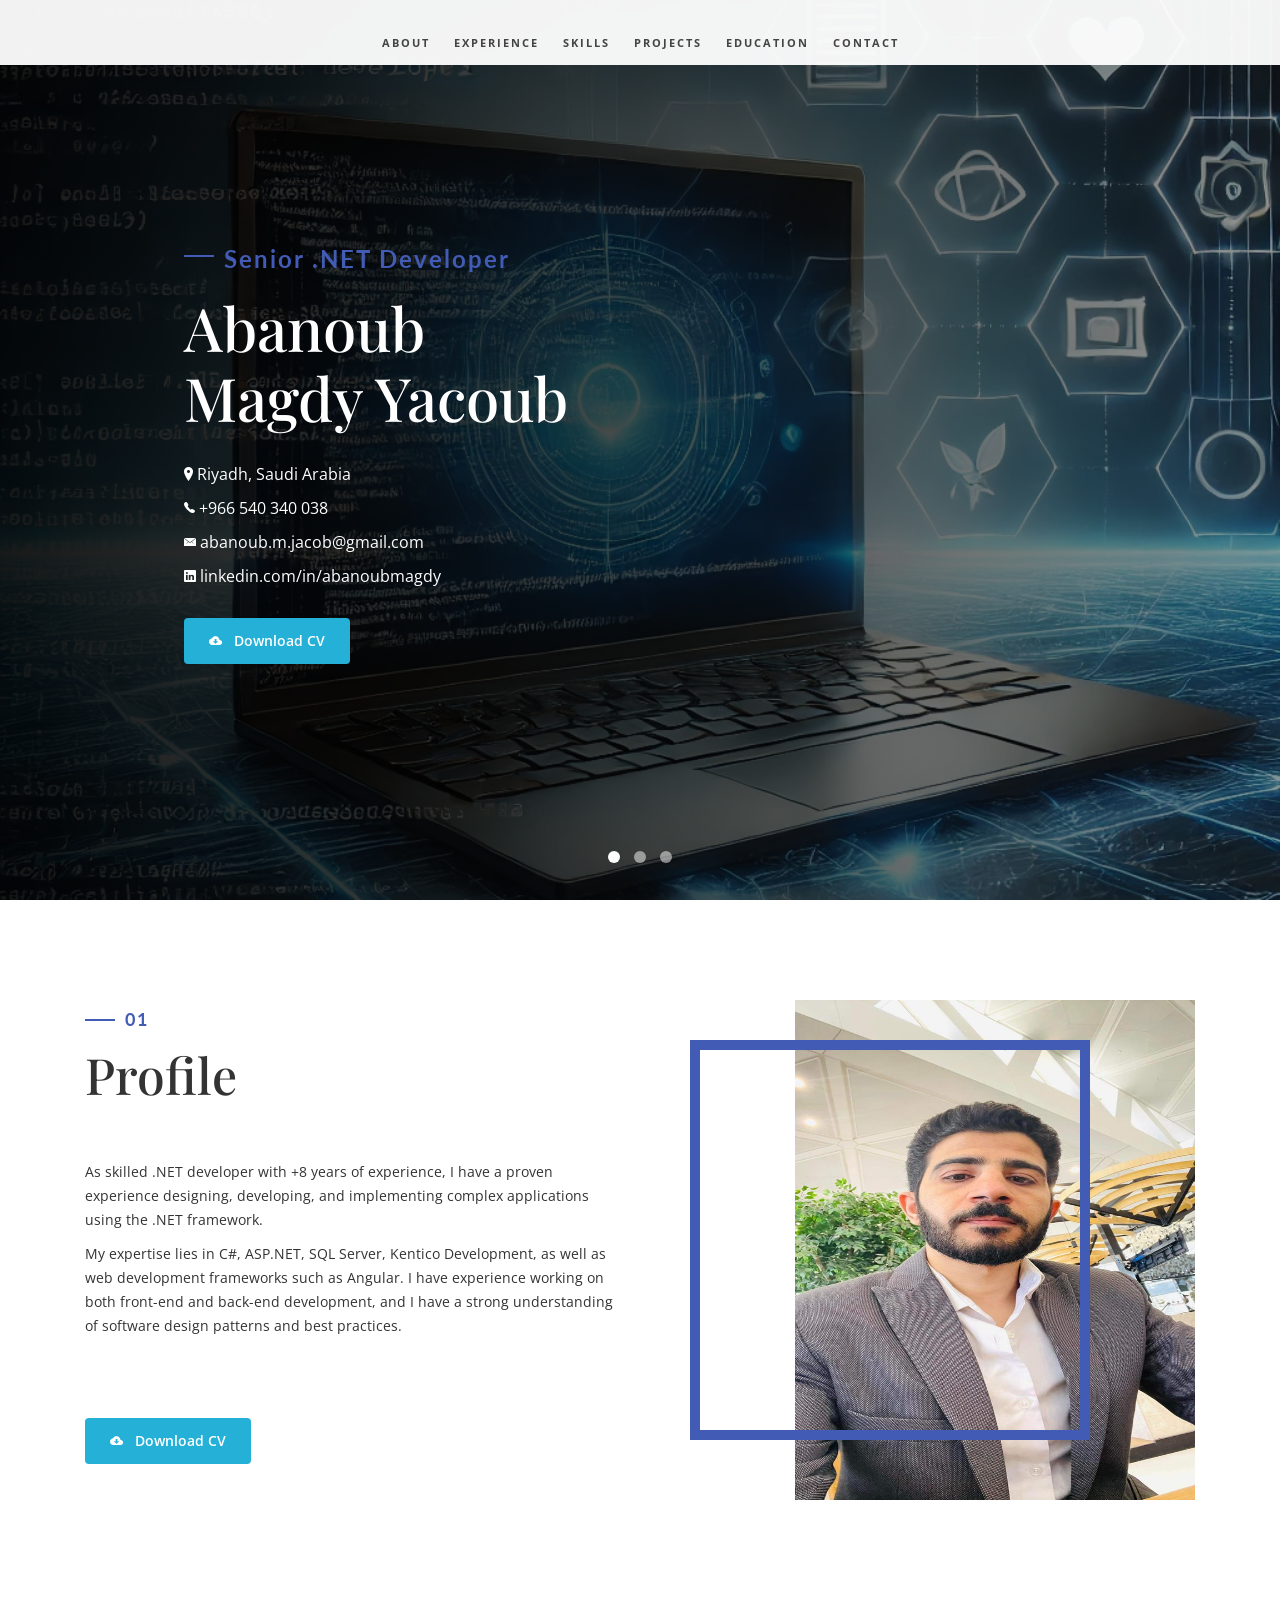
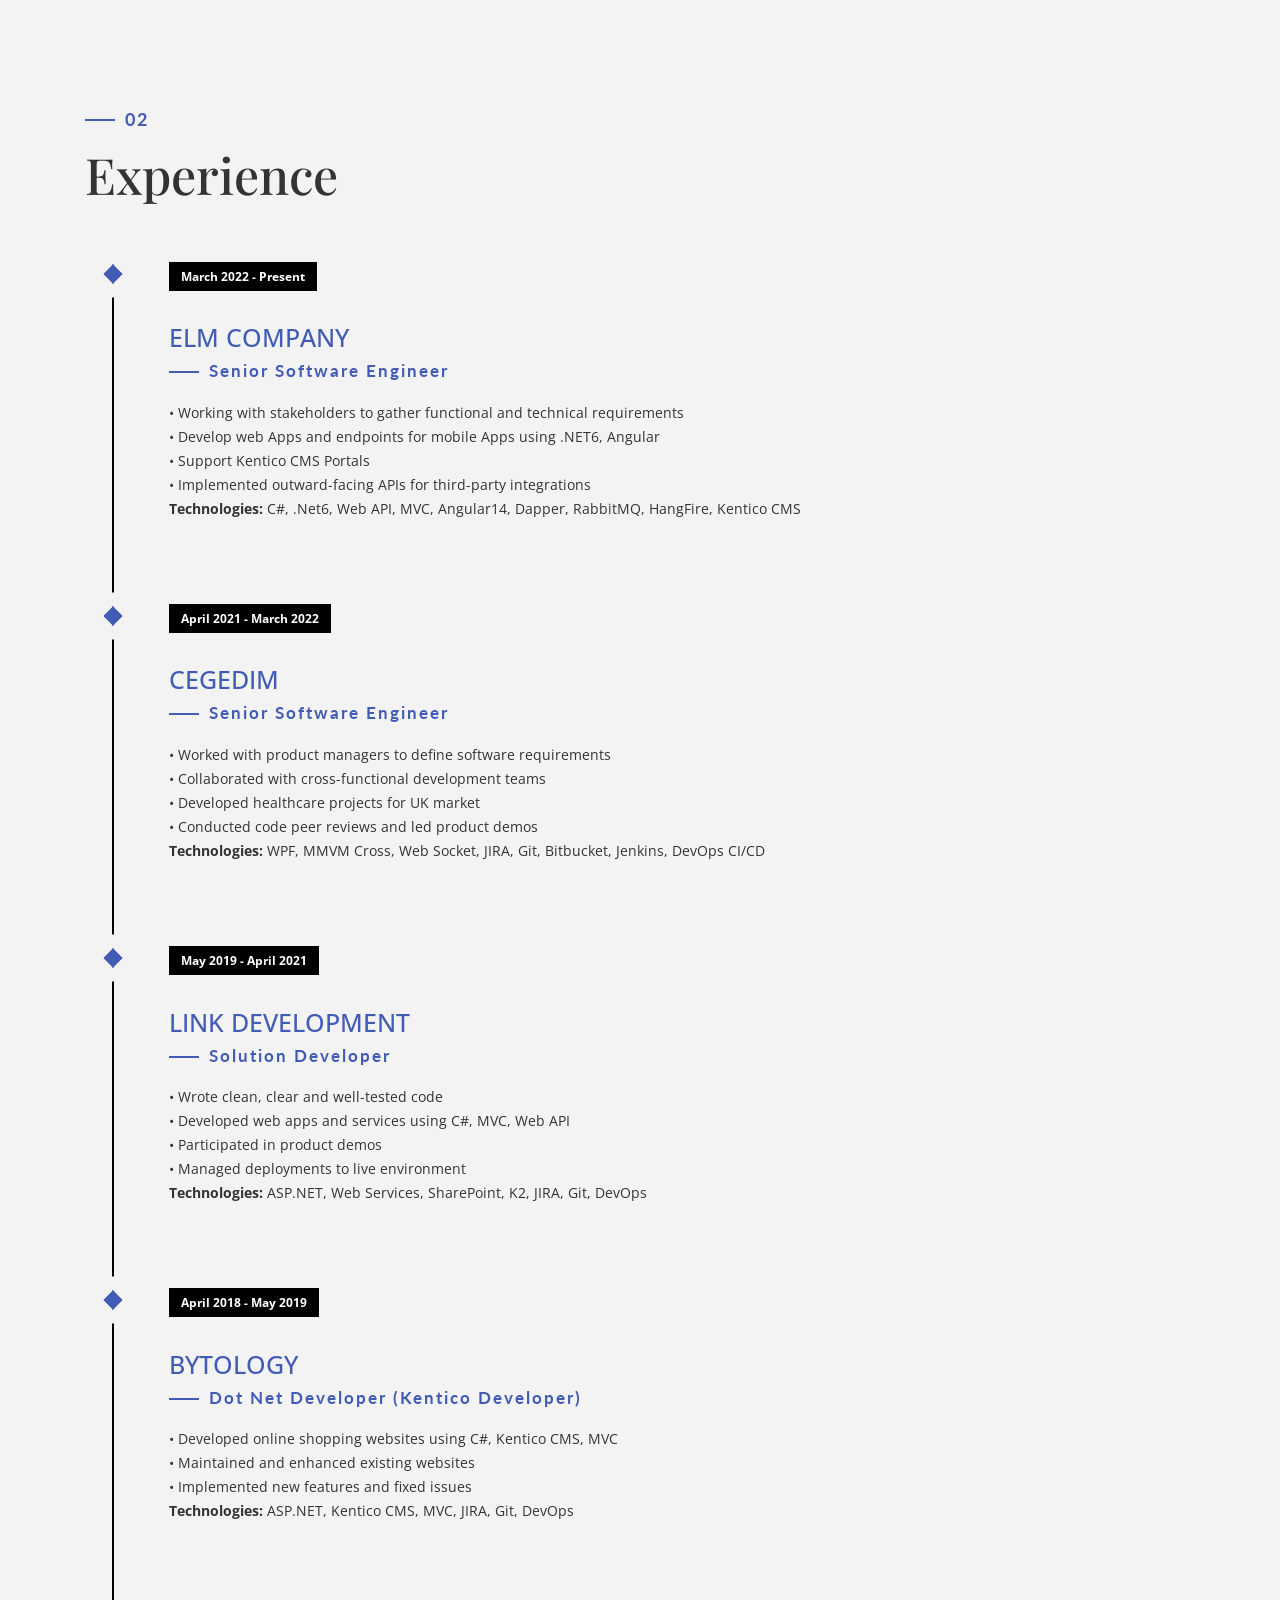
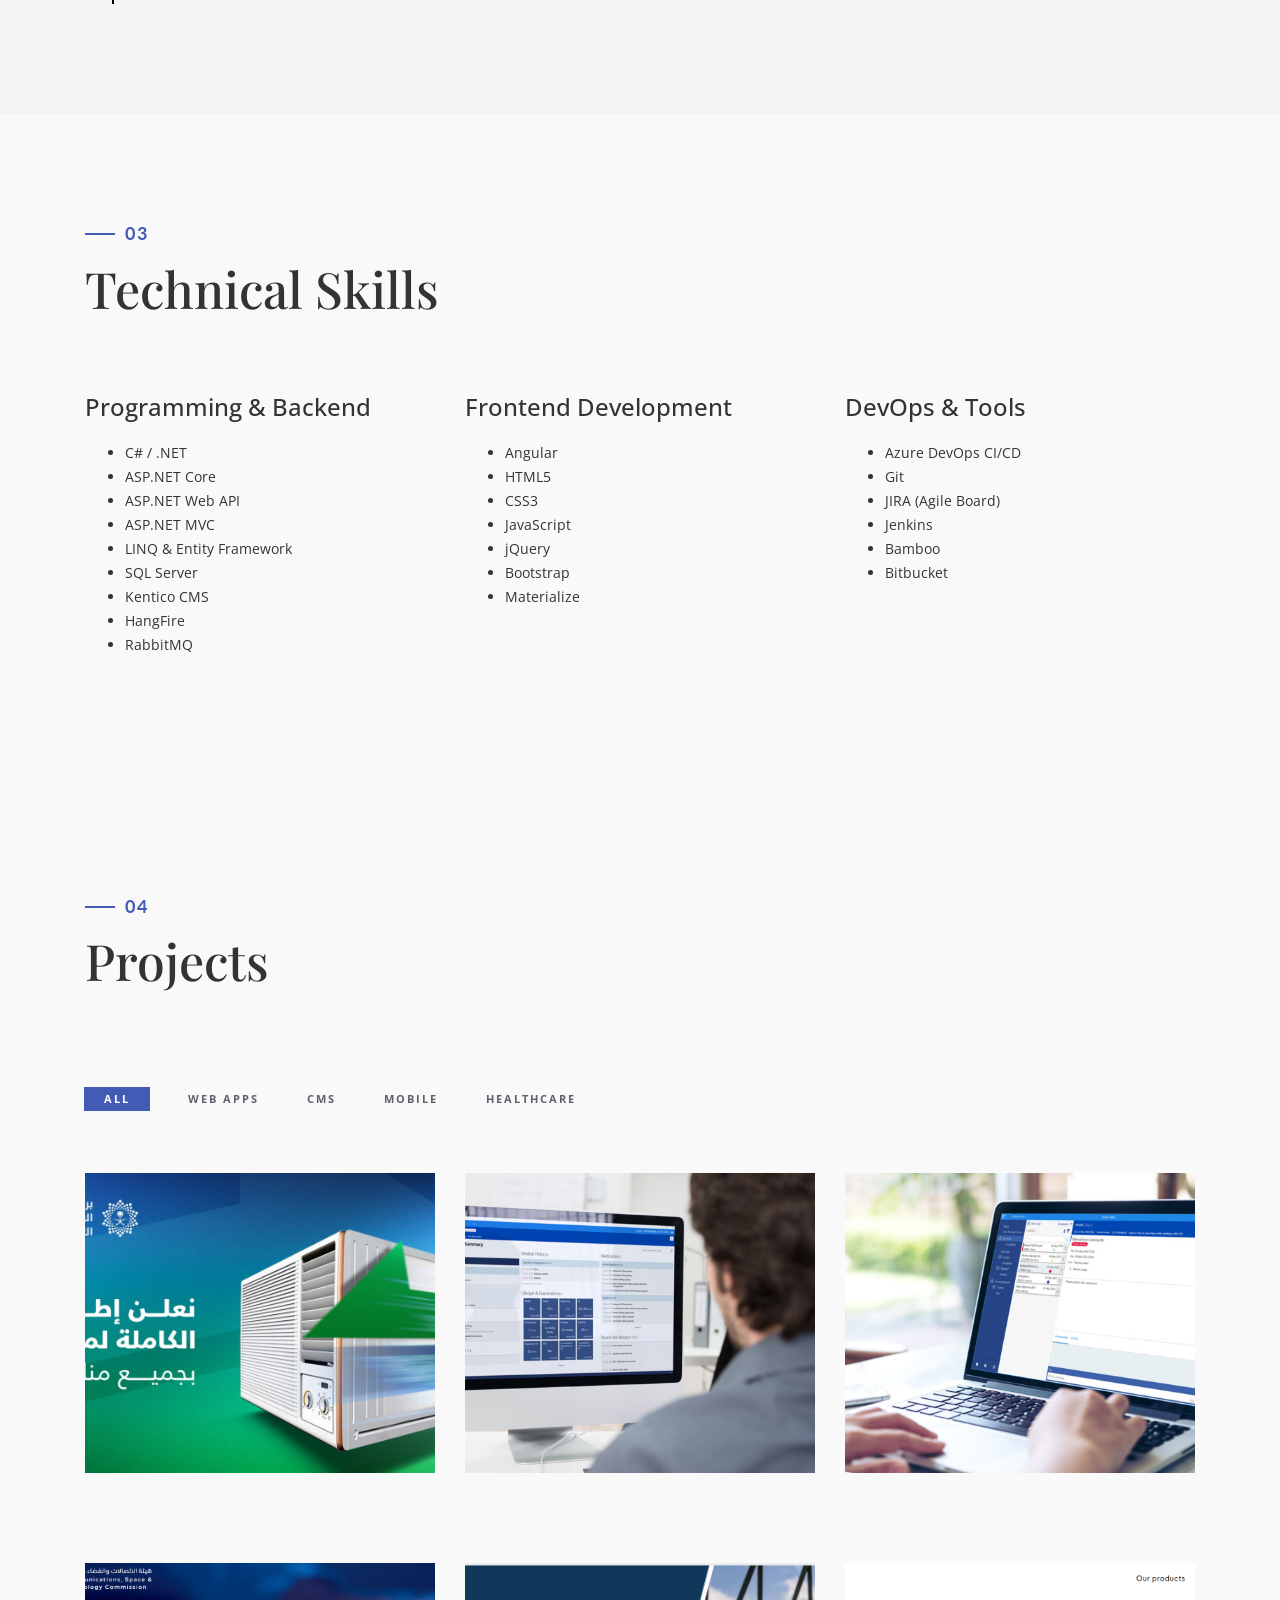
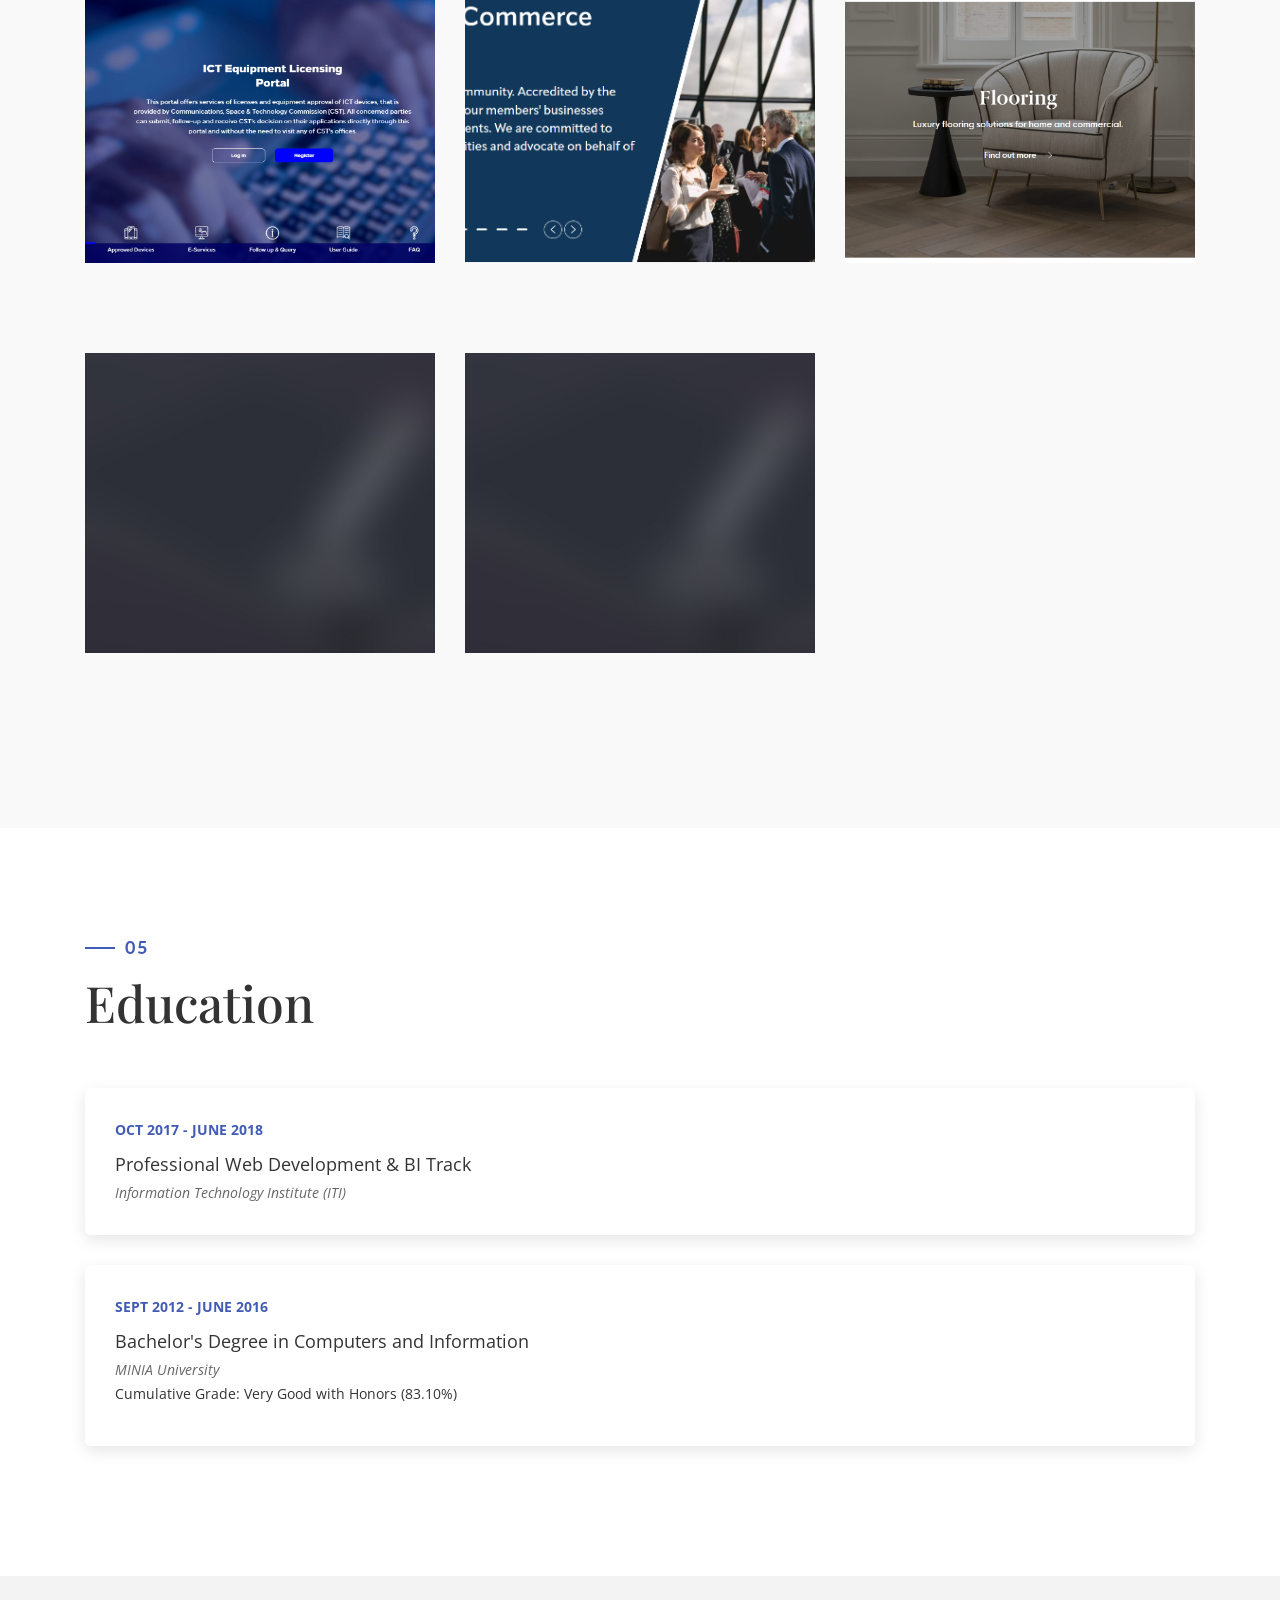
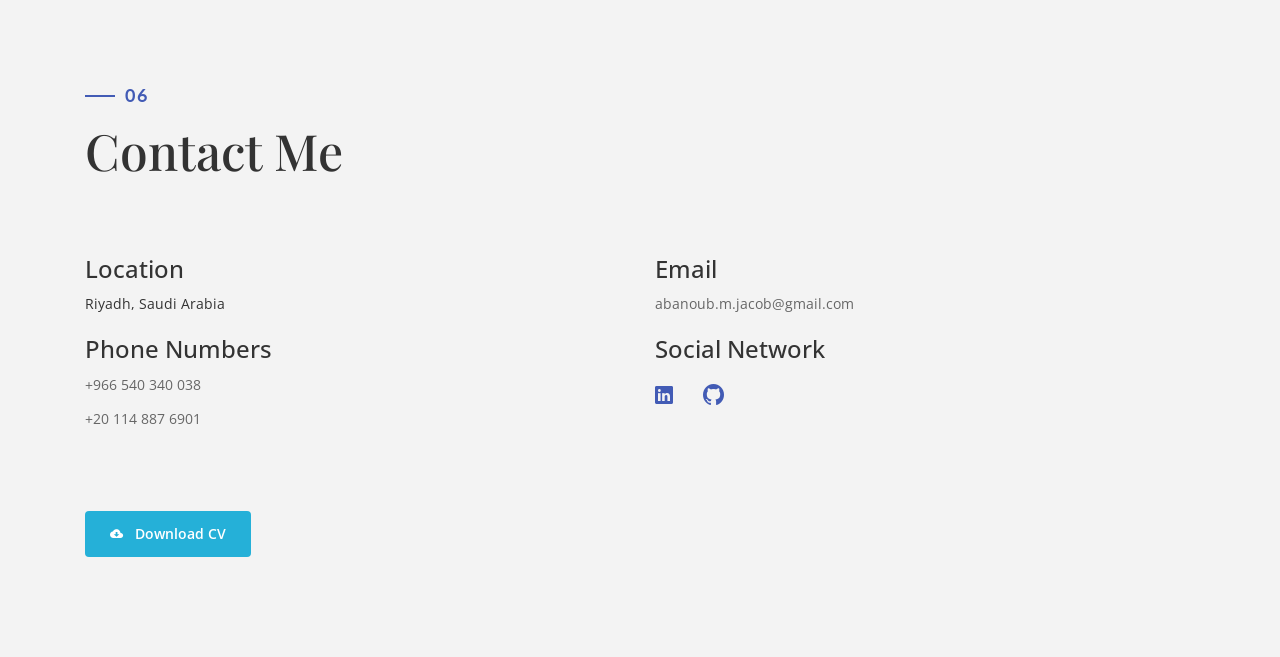
==== index.html @ 81863f9a "personal cv first commit" ====
<!DOCTYPE html>
<html lang="en">

<head>
    <meta charset="utf-8">
    <meta http-equiv="X-UA-Compatible" content="IE=edge">
    <meta name="viewport" content="width=device-width, initial-scale=1">
    <title>Abanoub Magdy - Senior Software Engineer</title>
    <link rel="icon" href="img/favicon.ico" type="image/x-icon">
    <!-- Bootstrap -->
    <link href="css/bootstrap.min.css" rel="stylesheet">
    <link href="ionicons/css/ionicons.min.css" rel="stylesheet">
    <link href="css/animate.min.css" rel="stylesheet">
    <link href="css/aos.css" rel="stylesheet">
    <!-- main style -->
    <link href="css/style.css" rel="stylesheet">
    <!-- HTML5 shim and Respond.js for IE8 support of HTML5 elements and media queries -->
    <!-- WARNING: Respond.js doesn't work if you view the page via file:// -->
    <!--[if lt IE 9]>
      <script src="https://oss.maxcdn.com/html5shiv/3.7.3/html5shiv.min.js"></script>
      <script src="https://oss.maxcdn.com/respond/1.4.2/respond.min.js"></script>
    <![endif]-->
    <style>
        .portfolio_item {
            display: block;
            position: relative;
            height: 300px;
            overflow: hidden;
            margin-bottom: 30px;
        }

        .portfolio_item img {
            width: 100%;
            height: 300px;
            object-fit: cover;
            transition: all 0.3s ease;
        }

        .portfolio_item img,
        .img-responsive {
            filter: none !important;
            -webkit-filter: none !important;
        }

        .portfolio_item_hover {
            position: absolute;
            top: 0;
            left: 0;
            width: 100%;
            height: 100%;
            background: rgba(0, 0, 0, 0.5);
            opacity: 0;
            transition: all 0.3s ease;
        }

        .portfolio_item:hover .portfolio_item_hover {
            opacity: 1;
        }

        .col-md-4.col-sm-6 {
            margin-bottom: 30px;
        }

        .portfolio_container {
            display: flex;
            flex-wrap: wrap;
        }

        .slider {
            position: relative;
            width: 100%;
            height: 100vh;
            overflow: hidden;
            min-height: 500px;
        }

        .slide {
            position: absolute;
            top: 0;
            left: 0;
            width: 100%;
            height: 100vh;
            opacity: 0;
            transition: opacity 0.5s ease-in-out;
            background-repeat: no-repeat;
            background-size: cover;
            background-position: center center;
        }

        .disply-table {
            display: table;
            width: 100%;
            height: 100vh;
        }

        .table-cell {
            display: table-cell;
            vertical-align: middle;
        }

        .slide-content {
            position: relative;
            z-index: 2;
            padding-left: 10%;
            height: 100vh;
            display: flex;
            align-items: center;
        }

        .slide::before {
            content: '';
            position: absolute;
            top: 0;
            left: 0;
            width: 100%;
            height: 100%;
            background: linear-gradient(to right,
                    rgba(0, 0, 0, 0.9) 0%,
                    rgba(0, 0, 0, 0.7) 50%,
                    rgba(0, 0, 0, 0.4) 100%);
            z-index: 1;
        }

        .slide::after {
            display: none;
        }

        .slide.active {
            opacity: 1;
        }

        .slide-content {
            text-align: left;
            color: #fff;
            z-index: 1;
            width: 100%;
            padding: 0 15px;
        }

        .slide-content .table-cell {
            text-align: left;
            padding-left: 10%;
        }

        .slide-content h1 {
            font-size: 60px;
            margin-bottom: 20px;
        }

        .slide-content h4 {
            font-size: 24px;
            margin-bottom: 15px;
        }

        .slide-content p {
            font-size: 18px;
            margin-bottom: 30px;
        }

        .contact-info {
            margin-top: 30px;
        }

        .contact-info p {
            margin-bottom: 10px;
            font-size: 16px;
        }

        .contact-info a {
            color: #fff;
            text-decoration: none;
        }

        .contact-info a:hover {
            color: #25b0d8;
        }

        .slider-nav {
            position: absolute;
            bottom: 30px;
            left: 50%;
            transform: translateX(-50%);
            z-index: 2;
        }

        .slider-nav button {
            background: #fff;
            border: none;
            width: 12px;
            height: 12px;
            border-radius: 50%;
            margin: 0 5px;
            padding: 0;
            cursor: pointer;
            opacity: 0.5;
        }

        .slider-nav button.active {
            opacity: 1;
        }

        /* Responsive adjustments */
        @media (max-width: 768px) {

            .slider,
            .slide {
                width: 100vw;
                height: 100vh;
                min-height: 500px;
            }

            .slide-content {
                width: 100%;
                padding: 0 20px;
            }

            .disply-table {
                width: 100%;
            }

            .container {
                width: 100%;
                padding: 0;
            }

            .table-cell {
                padding: 60px 20px;
                width: 100%;
            }
        }

        @media (max-width: 480px) {

            .slider,
            .slide {
                width: 100vw;
                overflow-x: hidden;
            }
        }

        .portfolio_container .row {
            display: flex;
            flex-wrap: wrap;
            margin-right: -15px;
            margin-left: -15px;
        }

        .portfolio_container .col-md-4 {
            padding: 15px;
            width: 33.333333%;
        }

        @media (max-width: 768px) {
            .portfolio_container .col-md-4 {
                width: 50%;
            }
        }

        @media (max-width: 480px) {
            .portfolio_container .col-md-4 {
                width: 100%;
            }
        }

        .portfolio_item {
            margin-bottom: 30px;
            height: 100%;
        }

        .popup-modal {
    display: none;
    position: fixed;
    top: 0;
    left: 0;
    width: 100%;
    height: 100%;
    background: rgba(0, 0, 0, 0.8);
    z-index: 9999;
    overflow-y: auto;
    padding: 40px;
}

.popup-modal .modal-content {
    background: #fff;
   
    margin: 30px auto;
    padding: 40px;
    border-radius: 0;
    position: relative;
    box-shadow: 0 5px 15px rgba(0,0,0,0.3);
}

/* Fix for col-md-8 col-md-offset-2 */
.popup-modal .col-md-8.col-md-offset-2 {
    width: 100%;
    margin-left: 0;
    padding: 0;
}

.popup-modal .close-popup-modal {
    position: absolute;
    top: 20px;
    right: 20px;
    color: #000;
    font-size: 24px;
    cursor: pointer;
    z-index: 10000;
    opacity: 1; /* Make sure the close button is visible */
}

.popup-modal .close-popup-modal i {
    color: #000;
}

#modal-title {
    font-size: 36px;
    margin-bottom: 10px;
    font-family: 'Playfair Display', serif;
}

#modal-description {
    font-size: 16px;
    line-height: 1.6;
    color: #666;
    margin-bottom: 30px;
}

#modal-image {
    width: 100%;
    height: auto;
    margin: 20px 0;
    display: block;
}

.portfolio-padding {
    padding: 0;
}

/* Responsive adjustments */
@media (max-width: 768px) {
    .popup-modal {
        padding: 20px;
    }
    
    .popup-modal .modal-content {
        padding: 20px;
    }
}

.btn-download {
    display: inline-block;
    padding: 12px 24px;
    margin-top: 20px;
    background-color: #25b0d8;
    color: #fff;
    border-radius: 4px;
    text-decoration: none;
    transition: background-color 0.3s ease;
}

.btn-download i {
    margin-right: 8px;
}

.btn-download:hover {
    background-color: #1d8eb0;
    color: #fff;
    text-decoration: none;
}

/* Add space before button */
.h-50 {
    height: 50px;
}
    </style>
</head>

<body>

    <!-- Preloader -->
    <div id="preloader">
        <div id="status">

            <div class="preloader" aria-busy="true" aria-label="Loading, please wait." role="progressbar">
            </div>

        </div>
    </div>
    <!-- ./Preloader -->

    <!-- header -->
    <header class="navbar-fixed-top">
        <nav>
            <ul>
                <li><a href="#about">About</a></li>
                <li><a href="#experience">Experience</a></li>
                <li><a href="#skills">Skills</a></li>
                <li><a href="#projects">Projects</a></li>
                <li><a href="#education">Education</a></li>
                <li><a href="#contact">Contact</a></li>
            </ul>
        </nav>
    </header>
    <!-- ./header -->

    <!-- home -->
    <div class="section slider" id="home" data-stellar-background-ratio="0.5">
        <div class="slide active" style="background-image: url('img/portfolio/img01.png')">
            <div class="slide-content">
                <div class="container">
                    <div class="disply-table">
                        <div class="table-cell" data-aos="fade-up" data-aos-delay="0">
                            <h4>Senior .NET Developer</h4>
                            <h1>Abanoub<br />Magdy Yacoub</h1>
                            <div class="contact-info">
                                <p><i class="ion-ios-location"></i> Riyadh, Saudi Arabia</p>
                                <p><i class="ion-ios-telephone"></i> <a href="tel:+966540340038">+966 540 340 038</a>
                                </p>
                                <p><i class="ion-ios-email"></i> <a
                                        href="mailto:abanoub.m.jacob@gmail.com">abanoub.m.jacob@gmail.com</a></p>
                                <p><i class="ion-social-linkedin"></i> <a
                                        href="https://www.linkedin.com/in/abanoubmagdy/" target="_blank"
                                        rel="noopener noreferrer">linkedin.com/in/abanoubmagdy</a></p>
                            </div>
                            <a href="https://drive.google.com/file/d/1lpOPsuqAmVa8k3b9l-42wR5Hl-M6QSln/view" target="_blank" class="btn btn-download">
                                <i class="ion-android-download"></i> Download CV
                            </a>
                        </div>
                    </div>
                </div>
            </div>
        </div>

        <div class="slide" style="background-image: url('img/portfolio/img02.png')">
            <div class="slide-content">
                <div class="container">
                    <div class="disply-table">
                        <div class="table-cell" data-aos="fade-up" data-aos-delay="0">
                            <h4>Full Stack Developer</h4>
                            <h1>Building<br />Modern Solutions</h1>
                            <p>Specialized in .NET Core & Angular Development</p>
                            <a href="https://drive.google.com/file/d/1lpOPsuqAmVa8k3b9l-42wR5Hl-M6QSln/view" target="_blank" class="btn btn-download">
                                <i class="ion-android-download"></i> Download CV
                            </a>
                        </div>

                    </div>
                            </div>
            </div>
        </div>

        <div class="slide" style="background-image: url('img/portfolio/img01.png')">
            <div class="slide-content">
                <div class="container">
                    <div class="disply-table">
                        <div class="table-cell" data-aos="fade-up" data-aos-delay="0">
                            <h4>8+ Years Experience</h4>
                            <h1>Creating<br />Digital Excellence</h1>
                            <p>Enterprise Solutions & Web Applications</p>
                            <a href="https://drive.google.com/file/d/1lpOPsuqAmVa8k3b9l-42wR5Hl-M6QSln/view" target="_blank" class="btn btn-download">
                                <i class="ion-android-download"></i> Download CV
                            </a>
                        </div>
                    </div>
                </div>
            </div>
        </div>

        <div class="slider-nav">
            <button class="active" onclick="showSlide(0)"></button>
            <button onclick="showSlide(1)"></button>
            <button onclick="showSlide(2)"></button>
        </div>
    </div>
    <!-- ./home -->

    <!-- about -->
    <div class="section" id="about">
        <div class="container">
            <div class="col-md-6" data-aos="fade-up" data-aos-duration="1000">
                <h4>01</h4>
                <h1 class="size-50">Profile</h1>
                <div class="h-50"></div>
                <p>As skilled .NET developer with +8 years of experience, I have a proven experience designing,
                    developing, and implementing complex applications using the .NET framework.</p>
                <p>My expertise lies in C#, ASP.NET, SQL Server, Kentico Development, as well as web development
                    frameworks such as Angular. I have experience working on both front-end and back-end development,
                    and I have a strong understanding of software design patterns and best practices.</p>
                <div class="h-50"></div>
                <a href="https://drive.google.com/file/d/1lpOPsuqAmVa8k3b9l-42wR5Hl-M6QSln/view" target="_blank" class="btn btn-download">
                    <i class="ion-android-download"></i> Download CV
                </a>
            </div>
            <div class="col-md-6 about-img-div">
                <div class="about-border" data-aos="fade-up" data-aos-duration="1000" data-aos-delay="300"></div>
                <img src="img/portfolio/04.jpg" width="400" class="img-responsive" alt="" align="right"
                    data-aos="fade-right" data-aos-duration="1000" data-aos-delay="200" style="height: 500px;" />
            </div>
        </div>
    </div>
    <!-- ./about -->

    <!-- experience -->
    <div class="section" id="experience">
        <div class="container">
            <div class="col-md-12">
                <h4>02</h4>
                <h1 class="size-50">Experience</h1>
                <div class="h-50"></div>
            </div>
            <div class="col-md-12">
                <ul class="timeline">
                    <li class="timeline-event" data-aos="fade-up">
                        <label class="timeline-event-icon"></label>
                        <div class="timeline-event-copy">
                            <p class="timeline-event-thumbnail">March 2022 - Present</p>
                            <h3><a href="https://www.elm.sa/en" target="_blank" rel="noopener noreferrer">ELM
                                    COMPANY</a></h3>
                            <h4>Senior Software Engineer</h4>
                            <p>
                                • Working with stakeholders to gather functional and technical requirements<br>
                                • Develop web Apps and endpoints for mobile Apps using .NET6, Angular<br>
                                • Support Kentico CMS Portals<br>
                                • Implemented outward-facing APIs for third-party integrations<br>
                                <strong>Technologies:</strong> C#, .Net6, Web API, MVC, Angular14, Dapper, RabbitMQ,
                                HangFire, Kentico CMS
                            </p>
                        </div>
                    </li>
                    <li class="timeline-event" data-aos="fade-up">
                        <label class="timeline-event-icon"></label>
                        <div class="timeline-event-copy">
                            <p class="timeline-event-thumbnail">April 2021 - March 2022</p>
                            <h3><a href="https://www.cegedim.com/Pages/default.aspx" target="_blank"
                                    rel="noopener noreferrer">CEGEDIM</a></h3>
                            <h4>Senior Software Engineer</h4>
                            <p>
                                • Worked with product managers to define software requirements<br>
                                • Collaborated with cross-functional development teams<br>
                                • Developed healthcare projects for UK market<br>
                                • Conducted code peer reviews and led product demos<br>
                                <strong>Technologies:</strong> WPF, MMVM Cross, Web Socket, JIRA, Git, Bitbucket,
                                Jenkins, DevOps CI/CD
                            </p>
                        </div>
                    </li>
                    <li class="timeline-event" data-aos="fade-up">
                        <label class="timeline-event-icon"></label>
                        <div class="timeline-event-copy">
                            <p class="timeline-event-thumbnail">May 2019 - April 2021</p>
                            <h3><a href="https://www.linkdevelopment.com/" target="_blank"
                                    rel="noopener noreferrer">LINK DEVELOPMENT</a></h3>
                            <h4>Solution Developer</h4>
                            <p>
                                • Wrote clean, clear and well-tested code<br>
                                • Developed web apps and services using C#, MVC, Web API<br>
                                • Participated in product demos<br>
                                • Managed deployments to live environment<br>
                                <strong>Technologies:</strong> ASP.NET, Web Services, SharePoint, K2, JIRA, Git, DevOps
                            </p>
                        </div>
                    </li>
                    <li class="timeline-event" data-aos="fade-up">
                        <label class="timeline-event-icon"></label>
                        <div class="timeline-event-copy">
                            <p class="timeline-event-thumbnail">April 2018 - May 2019</p>
                            <h3><a href="https://bytology.com/" target="_blank" rel="noopener noreferrer">BYTOLOGY</a>
                            </h3>
                            <h4>Dot Net Developer (Kentico Developer)</h4>
                            <p>
                                • Developed online shopping websites using C#, Kentico CMS, MVC<br>
                                • Maintained and enhanced existing websites<br>
                                • Implemented new features and fixed issues<br>
                                <strong>Technologies:</strong> ASP.NET, Kentico CMS, MVC, JIRA, Git, DevOps
                            </p>
                        </div>
                    </li>
                </ul>
            </div>
        </div>
    </div>
    <!-- ./experience -->

    <!-- skills -->
    <div class="section" id="skills">
        <div class="container">
            <div class="col-md-12">
                <h4>03</h4>
                <h1 class="size-50">Technical Skills</h1>
                <div class="h-50"></div>
            </div>
            <div class="col-md-4">
                <div class="skill-item">
                    <div class="skill-info">
                        <h3>Programming & Backend</h3>
                    </div>
                    <ul>
                        <li>C# / .NET</li>
                        <li>ASP.NET Core</li>
                        <li>ASP.NET Web API</li>
                        <li>ASP.NET MVC</li>
                        <li>LINQ & Entity Framework</li>
                        <li>SQL Server</li>
                        <li>Kentico CMS</li>
                        <li>HangFire</li>
                        <li>RabbitMQ</li>
                    </ul>
                </div>
            </div>
            <div class="col-md-4">
                <div class="skill-item">
                    <div class="skill-info">
                        <h3>Frontend Development</h3>
                    </div>
                    <ul>
                        <li>Angular</li>
                        <li>HTML5</li>
                        <li>CSS3</li>
                        <li>JavaScript</li>
                        <li>jQuery</li>
                        <li>Bootstrap</li>
                        <li>Materialize</li>
                    </ul>
                </div>
            </div>
            <div class="col-md-4">
                <div class="skill-item">
                    <div class="skill-info">
                        <h3>DevOps & Tools</h3>
                    </div>
                    <ul>
                        <li>Azure DevOps CI/CD</li>
                        <li>Git</li>
                        <li>JIRA (Agile Board)</li>
                        <li>Jenkins</li>
                        <li>Bamboo</li>
                        <li>Bitbucket</li>
                    </ul>
                </div>
            </div>
        </div>
    </div>
    <!-- ./skills -->

    <!-- projects -->
    <div class="section" id="projects">
        <div class="container">
            <div class="col-md-12">
                <h4>04</h4>
                <h1 class="size-50">Projects</h1>
                <div class="h-50"></div>
            </div>
            <!-- main container -->
            <div class="main-container portfolio-inner clearfix">
                <!-- portfolio div -->
                <div class="portfolio-div">
                    <div class="portfolio">
                        <!-- portfolio_filter -->
                        <div class="categories-grid wow fadeInLeft">
                            <nav class="categories">
                                <ul class="portfolio_filter">
                                    <li><a href="" class="active" data-filter="*">All</a></li>
                                    <li><a href="" data-filter=".web">Web Apps</a></li>
                                    <li><a href="" data-filter=".cms">CMS</a></li>
                                    <li><a href="" data-filter=".mobile">Mobile</a></li>
                                    <li><a href="" data-filter=".healthcare">Healthcare</a></li>
                                </ul>
                            </nav>
                        </div>
                        <!-- portfolio_filter -->

                        <!-- portfolio_container -->
                        <div class="no-padding portfolio_container clearfix" data-aos="fade-up">
                            <!-- Estbdal Project -->
                            <div class="col-md-4 col-sm-6 web">
                                <a href="javascript:void(0)" onclick="openProjectModal('estbdal')" class="portfolio_item">
                                    <img src="img/projects/Seec.png" alt="image" class="img-responsive" />
                                    <div class="portfolio_item_hover">
                                        <div class="portfolio-border clearfix">
                                            <div class="item_info">
                                                <span>Estbdal</span>
                                                <em>Web Application</em>
                                            </div>
                                        </div>
                                    </div>
                                </a>
                            </div>

                            <!-- Vision Anywhere Project -->
                            <div class="col-md-4 col-sm-6 healthcare">
                                <a href="javascript:void(0)" onclick="openProjectModal('visionAnywhere')" class="portfolio_item">
                                    <img src="img/projects/vision.png" alt="image" class="img-responsive" />
                                    <div class="portfolio_item_hover">
                                        <div class="portfolio-border clearfix">
                                            <div class="item_info">
                                                <span>Vision Anywhere</span>
                                                <em>Healthcare Application</em>
                                            </div>
                                        </div>
                                    </div>
                                </a>
                            </div>

                            <!-- Vision Tasks Project -->
                            <div class="col-md-4 col-sm-6 healthcare">
                                <a href="javascript:void(0)" onclick="openProjectModal('visionTasks')" class="portfolio_item">
                                    <img src="img/projects/tasks.png" alt="image" class="img-responsive" />
                                    <div class="portfolio_item_hover">
                                        <div class="portfolio-border clearfix">
                                            <div class="item_info">
                                                <span>Vision Tasks</span>
                                                <em>Healthcare Collaboration Tool</em>
                                            </div>
                                        </div>
                                    </div>
                                </a>
                            </div>

                            <!-- Vision ers Project -->
                            <div class="col-md-4 col-sm-6 healthcare">
                                <a href="javascript:void(0)" onclick="openProjectModal('ers')" class="portfolio_item">
                                    <img src="img/projects/ers.png" alt="image" class="img-responsive" />
                                    <div class="portfolio_item_hover">
                                        <div class="portfolio-border clearfix">
                                            <div class="item_info">
                                                <span>ERS Portal</span>
                                                <em>ICT Equipment Licensing</em>
                                            </div>
                                        </div>
                                    </div>
                                </a>
                            </div>

                            <!-- LCCI Project -->
                            <div class="col-md-4 col-sm-6 cms">
                                <a href="javascript:void(0)" onclick="openProjectModal('lcci')" class="portfolio_item">
                                    <img src="img/projects/lcci.png" alt="image" class="img-responsive" />
                                    <div class="portfolio_item_hover">
                                        <div class="portfolio-border clearfix">
                                            <div class="item_info">
                                                <span>LCCI</span>
                                                <em>Kentico CMS Portal</em>
                                            </div>
                                        </div>
                                    </div>
                                </a>
                            </div>

                            <!-- Havwoods Project -->
                            <div class="col-md-4 col-sm-6 cms">
                                <a href="javascript:void(0)" onclick="openProjectModal('havwoods')" class="portfolio_item">
                                    <img src="img/projects/Havwoods.png" alt="image" class="img-responsive" />
                                    <div class="portfolio_item_hover">
                                        <div class="portfolio-border clearfix">
                                            <div class="item_info">
                                                <span>Havwoods</span>
                                                <em>Kentico CMS Portal</em>
                                            </div>
                                        </div>
                                    </div>
                                </a>
                            </div>

                            <!-- Etizaz Project -->
                            <div class="col-md-4 col-sm-6 web mobile">
                                <a href="javascript:void(0)" onclick="openProjectModal('etizaz')" class="portfolio_item">
                                    <img src="img/portfolio/01.jpg" alt="image" class="img-responsive" />
                                    <div class="portfolio_item_hover">
                                        <div class="portfolio-border clearfix">
                                            <div class="item_info">
                                                <span>Etizaz (MOD)</span>
                                                <em>Web App / Mobile App</em>
                                            </div>
                                        </div>
                                    </div>
                                </a>
                            </div>

                            <!-- Feker Project -->
                            <div class="col-md-4 col-sm-6 cms">
                                <a href="javascript:void(0)" onclick="openProjectModal('feker')" class="portfolio_item">
                                    <img src="img/portfolio/01.jpg" alt="image" class="img-responsive" />
                                    <div class="portfolio_item_hover">
                                        <div class="portfolio-border clearfix">
                                            <div class="item_info">
                                                <span>Feker (MOD)</span>
                                                <em>Kentico CMS</em>
                                            </div>
                                        </div>
                                    </div>
                                </a>
                            </div>
                        </div>
                    </div>
                </div>
            </div>
        </div>
    </div>
    <!-- portfolio -->
    </div>
    <!-- end portfolio div -->
    </div>
    <!-- end main container -->
    </div>
    </div>
    <!-- ./projects -->

    <!-- education -->
    <div class="section" id="education">
        <div class="container">
            <div class="col-md-12">
                <h4>05</h4>
                <h1 class="size-50">Education</h1>
                <div class="h-50"></div>
            </div>
            <div class="col-md-12">
                <div class="education-item" data-aos="fade-up">
                    <div class="education-year">OCT 2017 - JUNE 2018</div>
                    <div class="education-degree">Professional Web Development & BI Track</div>
                    <div class="education-school">Information Technology Institute (ITI)</div>
                </div>
                <div class="education-item" data-aos="fade-up">
                    <div class="education-year">SEPT 2012 - JUNE 2016</div>
                    <div class="education-degree">Bachelor's Degree in Computers and Information</div>
                    <div class="education-school">MINIA University</div>
                    <p>Cumulative Grade: Very Good with Honors (83.10%)</p>
                </div>
            </div>
        </div>
    </div>
    <!-- ./education -->

    <!-- contact -->
    <div class="section" id="contact">
        <div class="container">
            <div class="col-md-12">
                <h4>06</h4>
                <h1 class="size-50">Contact Me</h1>
                <div class="h-50"></div>
            </div>
            <div class="col-md-6" data-aos="fade-up">
                <h3>Location</h3>
                <p>Riyadh, Saudi Arabia</p>

                <h3>Phone Numbers</h3>
                <p><a href="tel:+966540340038">+966 540 340 038</a></p>
                <p><a href="tel:+201148876901">+20 114 887 6901</a></p>

               
                <div class="h-50"></div>
                <!-- Download CV Button -->
                <a href="https://drive.google.com/file/d/1lpOPsuqAmVa8k3b9l-42wR5Hl-M6QSln/view" target="_blank" class="btn btn-download" download>
                    <i class="ion-android-download"></i> Download CV
                </a>
            </div>

            <div class="col-md-6" data-aos="fade-up">
               
                <h3>Email</h3>
                <p><a href="mailto:abanoub.m.jacob@gmail.com">abanoub.m.jacob@gmail.com</a></p>

                <h3>Social Network</h3>
                <ul class="social">
                    <li><a href="https://www.linkedin.com/in/abanoubmagdy/" target="_blank" rel="noopener noreferrer"><i
                                class="ion-social-linkedin"></i></a></li>
                    <li><a href="https://github.com/abanoubma" target="_blank" rel="noopener noreferrer"><i
                                class="ion-social-github"></i></a></li>
                </ul>

              
            </div>

            <div class="col-md-8" data-aos="fade-up" style="display: none;">
                <form class="contact-bg" id="contact-form" name="contact" method="POST"
                    action="https://formspree.io/f/your_formspree_id">
                    <input type="text" name="name" class="form-control" placeholder="Your Name" required />
                    <input type="email" name="email" class="form-control" placeholder="Your E-mail" required />
                    <input type="text" name="phone" class="form-control" placeholder="Phone Number" />
                    <textarea name="message" class="form-control" placeholder="Your Message" style="height:120px"
                        required></textarea>
                    <button id="submit" type="submit" class="btn btn-glance">
                        <i class="ion-paper-airplane"></i> Send Message
                    </button>
                    <div id="success">
                        <p class="green textcenter">Your message was sent successfully! I will be in touch as soon as I
                            can.</p>
                    </div>
                    <div id="error">
                        <p>Something went wrong, try refreshing and submitting the form again.</p>
                    </div>
                </form>
            </div>
        </div>
    </div>
    <!-- ./contact -->

     
    <!-- jQuery -->
    <script src="js/jquery.js"></script>
    <!--  plugins  -->
    <script src="js/bootstrap.min.js"></script>
    <script src="js/plugins.js"></script>
    <script src="js/aos.js"></script>
    <script src="js/jquery.form.js"></script>
    <script src="js/jquery.validate.min.js"></script>

    <!--  main script  -->
    <script src="js/custom.js"></script>
    <script>
        let currentSlide = 0;
        const slides = document.querySelectorAll('.slide');
        const navButtons = document.querySelectorAll('.slider-nav button');

        function showSlide(n) {
            slides[currentSlide].classList.remove('active');
            navButtons[currentSlide].classList.remove('active');
            currentSlide = n;
            slides[currentSlide].classList.add('active');
            navButtons[currentSlide].classList.add('active');
        }

        // Auto-advance slides
        setInterval(() => {
            showSlide((currentSlide + 1) % slides.length);
        }, 5000);
    </script>
    <script>
        document.addEventListener('DOMContentLoaded', function () {
            AOS.init({
                duration: 1000,
                once: true,
                offset: 100,
                easing: 'ease-in-out'
            });
        });
    </script>

    <script>
        // Project data object with all projects
        const projectData = {
    'estbdal': {
        title: 'Estbdal<br />Energy Efficiency Initiative',
        description: 'A national initiative aimed at stimulating the replacement of old window air conditioners with new ones that are more efficient in consumption. Implemented under the Saudi Center for Energy Efficiency.',
        image: 'img/projects/Seec.png'
    },
    'visionAnywhere': {
        title: 'Vision Anywhere<br />Healthcare Application',
        description: 'Vision Anywhere is an internet-first secure app that provides 24/7 real-time access to patient records. Designed to support today\'s modern GP with remote care delivery and collaborative working across shared care settings.',
        image: 'img/projects/vision.png'
    },
    'visionTasks': {
        title: 'Vision Tasks<br />Healthcare Collaboration Tool',
        description: 'Vision Tasks is a secure collaboration tool for use within a single practice or across multiple organizations. Providing links back to the patient record, conversations, attachments, and full traceability of assigned tasks with one to-do list for each user.',
        image: 'img/projects/tasks.png'
    },
    'ers': {
        title: 'ERS Portal<br />ICT Equipment Licensing',
        description: 'ICT Equipment Licensing Portal offers services of licenses and equipment approval of ICT devices, provided by the Communications, Space & Technology Commission (CTS).',
        image: 'img/projects/ers.png'
    },
    'lcci': {
        title: 'LCCI<br />London Chamber of Commerce',
        description: 'LCCI (London Chamber of Commerce) Kentico portal is London\'s key hub for the business community, supports members\' businesses through a range of services.',
        image: 'img/projects/lcci.png'
    },
    'havwoods': {
        title: 'Havwoods<br />Timber Flooring Specialist',
        description: 'Kentico portal for Havwoods, a leading global specialist in the timber flooring industry.',
        image: 'img/projects/Havwoods.png'
    },
    'etizaz': {
        title: 'Etizaz (MOD)<br />Web & Mobile Application',
        description: 'A comprehensive platform for the Ministry of Defense that manages military personnel promotions, transfers, and administrative processes. The system includes both web and mobile applications to facilitate easy access and management.',
        image: 'img/portfolio/01.jpg'
    },
    'feker': {
        title: 'Feker (MOD)<br />Knowledge Management Portal',
        description: 'A Kentico-based knowledge management portal for the Ministry of Defense that serves as a central repository for military research, documents, and educational resources. Features include advanced search capabilities, document management, and user access controls.',
        image: 'img/portfolio/01.jpg'
    }
};



function openProjectModal(projectId) {
    const project = projectData[projectId];
    if (project) {
        $('#modal-title').html(project.title);
        $('#modal-description').text(project.description);
        $('#modal-image').attr('src', project.image);
        $('#modal-image').attr('alt', project.title.split('<br />')[0] + ' Project');
        
        $('#animatedModal').fadeIn(300);
        $('body').addClass('modal-open');
    }
}

// Add click event for closing modal
$(document).ready(function() {
    // Close on X button click
    $('.close-popup-modal').click(function() {
        $('#animatedModal').fadeOut(300);
        $('body').removeClass('modal-open');
    });
    
    // Close on clicking outside the modal
    $(document).on('click', '#animatedModal', function(e) {
        if ($(e.target).is('#animatedModal')) {
            $('#animatedModal').fadeOut(300);
            $('body').removeClass('modal-open');
        }
    });
    
    // Close on ESC key
    $(document).keydown(function(e) {
        if (e.keyCode === 27) { // ESC key
            $('#animatedModal').fadeOut(300);
            $('body').removeClass('modal-open');
        }
    });
});

    </script>


    <!-- Project Modals -->

    <!-- Single Animated Modal -->
    <div id="animatedModal" class="popup-modal">
        <div class="close-animatedModal close-popup-modal"> <i class="ion-close-round"></i> </div>
        <div class="clearfix"></div>
        <div class="modal-content">
            <div class="container">
                <div class="portfolio-padding">
                    <div class="col-md-8 col-md-offset-2">
                        <h2 id="modal-title"></h2>
                        <div class="h-50"></div>
                        <p id="modal-description"></p>
                        <br />
                        <img id="modal-image" src="" alt="" class="img-responsive" />
                    </div>
                </div>
            </div>
        </div>
    </div>
</body>

</html>
---- css/style.css ----
/*
* Resume template
* Created by : Ahmed Essa
* website : www.ahmedessa.net
*/


/* Table of Content
==================================================
	- Google fonts & font family -
	- typography -
	- General -
    - Preloader -
	- Header -
    - home section -
    - About section -
    - experience section -
    - projects section -
    - Contact section -
    - Responsive media queries -
*/


/* Google fonts & font family
==================================================*/

@import 'https://fonts.googleapis.com/css?family=Lato:100,100i,300,300i,400,400i,700,700i,900,900i|Open+Sans:300,300i,400,400i,600,600i,700,700i,800,800i|Playfair+Display:400,400i,700,700i,900,900i';

/*
font-family: 'Playfair Display', serif;
font-family: 'Lato', sans-serif;
font-family: 'Open Sans', sans-serif;
*/


/* typography
==================================================*/

h1 {
    font-family: 'Playfair Display', serif;
    font-size: 80px;
    line-height: 70px;
}

h4 {
    font-family: 'Lato', sans-serif;
    text-transform: capitalize;
    letter-spacing: 2px;
    position: relative;
    color: #425BB5;
    margin-left: 40px;
    font-weight: 700;
}

h4:before {
    position: absolute;
    width: 30px;
    left: -40px;
    content: "";
    display: block;
    height: 2px;
    background: #425BB5;
    top: 9px;
}


/* General
==================================================*/

body {
    font-family: 'Open Sans', sans-serif;
    font-size: 14px;
    line-height: 24px;
}

.size-50 {
    font-size: 50px;
    line-height: 50px
}

.h-50 {
    height: 50px;
}


/* preloader
==================================================*/

#preloader {
    position: fixed;
    top: 0;
    left: 0;
    right: 0;
    bottom: 0;
    background-color: #fff;
    z-index: 10000
}

#status,
.preloader {
    top: 50%;
    left: 50%;
    position: absolute
}

#status {
    width: 100px;
    height: 100px;
    background-repeat: no-repeat;
    background-position: center;
    margin: -50px 0 0 -50px
}

.preloader {
    height: 40px;
    width: 40px;
    margin-top: -20px;
    margin-left: -20px
}

.preloader:before {
    content: "";
    display: block;
    position: absolute;
    left: -1px;
    top: -1px;
    height: 100%;
    width: 100%;
    -webkit-animation: rotation 1s linear infinite;
    animation: rotation 1s linear infinite;
    border: 2px solid #425BB5;
    border-top: 2px solid transparent;
    border-radius: 100%
}

.preloader>.icon {
    position: absolute;
    top: 50%;
    left: 50%;
    height: 25px;
    width: 10.6px;
    margin-top: -12.5px;
    margin-left: -5.3px;
    -webkit-animation: wink 1s ease-in-out infinite alternate;
    animation: wink 1s ease-in-out infinite alternate
}

@media only screen and (min-width:768px) {
    .preloader {
        height: 60px;
        width: 60px;
        margin-top: -30px;
        margin-left: -30px
    }
    .preloader:before {
        left: -2px;
        top: -2px;
        border-width: 2px
    }
    .preloader>.icon {
        height: 37.5px;
        width: 15.9px;
        margin-top: -18.75px;
        margin-left: -7.95px
    }
}

@media only screen and (min-width:1200px) {
    .preloader {
        height: 60px;
        width: 60px;
        margin-top: -30px;
        margin-left: -30px
    }
    .preloader>.icon {
        height: 50px;
        width: 21.2px;
        margin-top: -25px;
        margin-left: -10.6px
    }
}

@-webkit-keyframes rotation {
    from {
        -webkit-transform: rotate(0);
        transform: rotate(0)
    }
    to {
        -webkit-transform: rotate(359deg);
        transform: rotate(359deg)
    }
}

@keyframes rotation {
    from {
        -webkit-transform: rotate(0);
        transform: rotate(0)
    }
    to {
        -webkit-transform: rotate(359deg);
        transform: rotate(359deg)
    }
}

@-webkit-keyframes wink {
    from {
        opacity: 0
    }
    to {
        opacity: 1
    }
}

@keyframes wink {
    from {
        opacity: 0
    }
    to {
        opacity: 1
    }
}


/* Header
==================================================*/

header {
    position: fixed;
    width: 100%;
    background: rgba(255,255,255,0.95);
    z-index: 1000;
    transition: all 0.3s ease;
    text-align: center;
    height: 65px;
}

header.scrolled {
    box-shadow: 0 2px 10px rgba(0,0,0,0.1);
}

nav ul {
    display: inline-block;
    padding-left: 0;
    list-style: none;
    padding: 20px;
    margin-bottom: 0;
    -webkit-transition: all .5s;
    transition: all .5s;
}

nav li {
    display: inline-block;
    margin: 10px;
}

nav li a {
    text-transform: uppercase;
    letter-spacing: 2px;
    color: #444;
    font-size: 11px;
    font-weight: bold;
}

.bg-nav {
    background: #fff;
    border-bottom: 1px solid #f3f3f3
}

.bg-nav ul {
    padding: 10px;
}

a:focus {
    color: #444;
    text-decoration: none;
}

a:hover {
    color: #425BB5;
    text-decoration: none;
}

a.active {
    color: #425BB5;
}


/* home section
==================================================*/

#home {
    position: relative;
    background: url(../img/home-bg-2.jpg);
    background-size: cover;
    height: 100vh;
}

#home:before {
    content: '';
    position: absolute;
    top: 0;
    left: 0;
    width: 100%;
    height: 100%;
    background: rgba(0,0,0,0.5);
}

.table-cell {
    position: relative;
    z-index: 1;
    color: #fff;
    display: table-cell;
    vertical-align: middle;
}

.disply-table {
    display: table;
    height: 100vh;
}


/* about section
==================================================*/

#about {
    padding: 100px 0;
}

.about-img-div {
    position: relative;
    z-index: 2;
}

.about-img-div img {
    margin: 0 auto;
    transition: all 0.3s ease;
}

.about-border {
    position: absolute;
    border: 10px solid #425BB5;
    width: 400px;
    height: 400px;
    top: 40px;
    left: 50px;
    z-index: 1
}

.about-img-div:hover img {
    transform: scale(1.05);
}


/* experience section
==================================================*/

#experience {
    padding: 100px 0;
    background: #f3f3f3
}

.experience-row {
    padding: 20px 0;
    border-bottom: 1px solid #ddd;
}

.experience-row h3 {
    font-family: 'Lato', sans-serif;
    text-transform: capitalize;
    letter-spacing: 2px;
    color: #425BB5;
    font-size: 16px;
    font-weight: bold
}

.experience-row p {
    color: #888;
    margin-top: 20px;
    font-size: 15px;
}

.experience-row .date {
    color: #000;
    font-size: 17px;
}

.timeline {
    padding-left: 0;
    list-style: none;
    position: relative;
}

.timeline:before {
    background-color: black;
    content: '';
    margin-left: -1px;
    position: absolute;
    top: 0;
    left: 2em;
    width: 2px;
    height: 100%;
}

.timeline-event {
    position: relative;
}

.timeline-event:hover .timeline-event-icon {
    -webkit-transform: rotate(-45deg);
    transform: rotate(-45deg);
    background-color: #425BB5;
}

.timeline-event:hover .timeline-event-thumbnail {
    box-shadow: inset 40em 0 0 0 #425BB5;
}

.timeline-event-copy {
    padding: 2em;
    position: relative;
    top: -1.875em;
    left: 4em;
    width: 100%;
}

.timeline-event-copy h3 {
    font-size: 1.75em;
}

.timeline-event-copy h4 {
    font-size: 1.2em;
    margin-bottom: 1.2em;
}

.timeline-event-copy strong {
    font-weight: 700;
}

.timeline-event-copy p:not(.timeline-event-thumbnail) {
    padding-bottom: 1.2em;
}

.timeline-event-icon {
    -webkit-transition: -webkit-transform 0.2s ease-in;
    transition: -webkit-transform 0.2s ease-in;
    transition: transform 0.2s ease-in;
    transition: transform 0.2s ease-in, -webkit-transform 0.2s ease-in;
    -webkit-transform: rotate(45deg);
    transform: rotate(45deg);
    background-color: #425BB5;
    outline: 10px solid #f3f3f3;
    display: block;
    margin: 0.5em 0.5em 0.5em -0.5em;
    position: absolute;
    top: 0;
    left: 2em;
    width: 1em;
    height: 1em;
}

.timeline-event-thumbnail {
    -moz-transition: box-shadow 0.5s ease-in 0.1s;
    -o-transition: box-shadow 0.5s ease-in 0.1s;
    -webkit-transition: box-shadow 0.5s ease-in;
    -webkit-transition-delay: 0.1s;
    -webkit-transition: box-shadow 0.5s ease-in 0.1s;
    transition: box-shadow 0.5s ease-in 0.1s;
    color: white;
    font-size: 12px;
    font-weight: bold;
    background-color: black;
    box-shadow: inset 0 0 0 0em #425BB5;
    display: inline-block;
    margin-bottom: 1.2em;
    padding: 0.25em 1em 0.2em 1em;
}


/* projects section
==================================================*/

#projects {
    padding: 100px 0;
}

.portfolio .categories-grid span {
    font-size: 30px;
    margin-bottom: 30px;
    display: inline-block;
}

.portfolio .categories-grid .categories ul li {
    list-style: none;
    margin: 20px 0;
}

.portfolio .categories-grid .categories ul li a {
    display: inline-block;
    color: #60606e;
    padding: 0 10px;
    margin: 0 14px;
    -webkit-transition: all .2s ease-in-out .2s;
    transition: all .2s ease-in-out .2s;
}

.portfolio .categories-grid .categories ul li a:hover,
.portfolio .categories-grid .categories ul li a:focus {
    text-decoration: none;
}

.portfolio .categories-grid .categories ul li a.active {
    background-color: #425BB5;
    padding: 0px 20px;
    color: white;
    text-decoration: none;
}

.portfolio_filter {
    padding-left: 0;
}

.portfolio_item {
    position: relative;
    overflow: hidden;
    display: block;
    margin-bottom: 30px;
    transition: all 0.3s ease;
}

.portfolio_item:hover {
    transform: translateY(-10px);
}

.portfolio_item .portfolio_item_hover {
    position: absolute;
    top: 0px;
    left: 0px;
    height: 100%;
    width: 100%;
    background-color: #425BB5;
    -webkit-transform: translateY(100%);
    transform: translateY(100%);
    opacity: 0;
    -webkit-transition: all .2s ease-in-out;
    transition: all .2s ease-in-out;
    color: #333;
}

.portfolio_item .portfolio_item_hover .item_info {
    text-align: center;
    position: absolute;
    top: 50%;
    left: 50%;
    -webkit-transform: translate(-50%, -50%);
    transform: translate(-50%, -50%);
    padding: 10px;
    width: 100%;
    font-weight: bold;
}

.portfolio_item .portfolio_item_hover .item_info span {
    display: block;
    color: #fff;
    font-size: 18px;
    -webkit-transform: translateY(-100px);
    transform: translateY(-100px);
    -webkit-transition: all .3s ease-in-out .3s;
    transition: all .3s ease-in-out .3s;
    opacity: 0;
}

.portfolio_item .portfolio_item_hover .item_info em {
    font-style: normal;
    display: inline-block;
    background-color: #425BB5;
    padding: 5px 20px;
    color: #fff;
    margin-top: 10px;
    -webkit-transform: translateY(100px);
    transform: translateY(100px);
    -webkit-transition: all .3s ease-in-out .3s;
    transition: all .3s ease-in-out .3s;
    opacity: 0;
    font-size: 10px;
    letter-spacing: 2px;
}

.portfolio_item:hover .portfolio_item_hover {
    opacity: 1;
    -webkit-transform: translateX(0);
    transform: translateX(0);
}

.portfolio_item:hover .item_info em,
.portfolio_item:hover .item_info span {
    opacity: 1;
    -webkit-transform: translateX(0);
    transform: translateX(0);
}

.portfolio .categories-grid .categories ul li {
    float: left;
}

.portfolio .categories-grid .categories ul li a {
    padding: 0 10px;
    -webkit-transition: all .2s ease-in-out .2s;
    transition: all .2s ease-in-out .2s;
}

.portfolio_filter {
    padding-left: 0;
    display: inline-block;
    margin: 0 auto;
    text-align: center;
}

.portfolio_item img {
    -webkit-filter: grayscale(100%);
    filter: grayscale(100%);
    transition: all 0.3s ease;
}

.portfolio_item:hover img {
    filter: grayscale(0%);
}

.portfolio-padding {
    padding: 50px 0;
}

.portfolio-inner {
    padding-bottom: 0 !important;
    padding-top: 55px;
}

.modal-content {
    box-shadow: 0 5px 15px rgba(0, 0, 0, 0);
    border: none;
}

.popup-modal {
    background: #fff;
}

.close-popup-modal {
    float: right;
    margin: 20px;
    font-size: 22px;
    opacity: 0;
    cursor: pointer;
    -webkit-transition: all .3s;
    transition: all .3s;
    -webkit-transition-delay: .6s;
    transition-delay: .6s;
    position: fixed;
    z-index: 100000;
    right: 14px;
}

.animatedModal-on .close-popup-modal {
    opacity: 1;
}

.modal-content h2 {
    font-family: 'Playfair Display', serif;
    font-size: 40px;
    line-height: 50px;
}


/* contact
==================================================*/

#contact {
    padding: 100px 0;
    background: #f3f3f3
}

#contact-form input,
#contact-form textarea {
    height: 50px;
    margin-bottom: 10px;
    border-radius: 0;
    transition: all 0.3s ease;
}

#contact-form input:focus,
#contact-form textarea:focus {
    border-color: #425BB5;
    box-shadow: 0 0 0 0.2rem rgba(66,91,181,0.25);
}

#contact-form label {
    display: block;
    margin-bottom: .2em;
    font-size: 13px;
    line-height: 13px;
    font-size: 1.3rem;
    line-height: 1.3rem;
    color: #000;
}

#contact-form label.error {
    margin-top: 10px;
    margin-bottom: 1em;
    font-size: 12px;
    line-height: 12px;
    font-size: 1.2rem;
    line-height: 1.2rem;
    color: #D33E43;
    margin-left: 10px
}

#contact-form input[type="text"].error,
#contact-form input[type="password"].error,
#contact-form input[type="date"].error,
#contact-form input[type="datetime"].error,
#contact-form input[type="datetime-local"].error,
#contact-form input[type="month"].error,
#contact-form input[type="week"].error,
#contact-form input[type="email"].error,
#contact-form input[type="number"].error,
#contact-form input[type="search"].error,
#contact-form input[type="tel"].error,
#contact-form input[type="time"].error,
#contact-form input[type="url"].error,
#contact-form textarea.error {
    border-color: #D33E43
}

textarea {
    resize: none;
}

fieldset {
    border: 0px;
    margin: 0;
    padding: 0
}

.required {
    color: #e9266d
}

#success,
#error {
    display: none
}

#success p,
#error p {
    display: block;
}

#success p {
    color: #425BB5;
    font-size: 15px;
    text-align: center;
    padding: 10px;
    border: 2px solid #425BB5;
    margin-top: 10px;
}

#error p {
    color: #D33E43;
    font-size: 15px;
    text-align: center;
    padding: 10px;
    border: 2px solid #D33E43;
    margin-top: 10px;
}

#submit {
    background-color: #425BB5;
    color: #fff;
    padding: 10px 40px;
    border-radius: 0;
    text-transform: uppercase;
    letter-spacing: 2px;
    font-weight: bold;
    width: 100%;
    transition: all 0.3s ease;
}

#submit:hover {
    background-color: #344a91;
    transform: translateY(-2px);
}

.social {
    padding-left: 0;
    list-style: none;
    margin-top: 20px;
}

.social li {
    float: left;
}

.social li a {
    color: #333;
    font-size: 35px;
    margin-right: 15px;
    transition: all .3s;
    -webkit-transition: all .3s;
    position: relative;
    display: inline-block;
}

.social li a:after {
    content: '';
    position: absolute;
    width: 100%;
    height: 2px;
    bottom: -5px;
    left: 0;
    background: #425BB5;
    transform: scaleX(0);
    transition: transform 0.3s ease;
}

.social li a:hover:after {
    transform: scaleX(1);
}

.social li a:hover {
    color: #425BB5;
}


/* Responsive media queries
==================================================*/

@media (max-width: 991px) {
    .portfolio .categories-grid .categories ul li a {
        padding: 0 2px;
    }
}

@media (max-width: 768px) {
    .timeline-event-copy {
        width: 90%;
        left: 2em;
    }
    .about-border {
        display: none;
    }
    
    .portfolio_item {
        margin-bottom: 20px;
    }
    
    #contact .col-md-4 {
        margin-bottom: 30px;
    }
    
    .social {
        text-align: center;
    }
    
    .social li {
        float: none;
        display: inline-block;
    }
}

@media (max-width: 500px) {
    h1 {
        font-family: 'Playfair Display', serif;
        font-size: 50px;
        line-height: 50px;
    }
    #home,
    .disply-table {
        height: 600px;
    }
    .about-border {
        width: 265px;
    }
    .portfolio .categories-grid .categories ul li {
        list-style: none;
        margin: 10px 0;
    }
}

@media (max-width: 420px) {
    nav li {
        margin: 6px;
    }
    nav li a {
        font-size: 10px;
    }
}

@media (max-width: 480px) {
    h1 {
        font-size: 40px;
        line-height: 1.2;
    }
    
    .size-50 {
        font-size: 35px;
        line-height: 1.2;
    }
    
    .timeline:before {
        left: 1em;
    }
    
    .timeline-event-copy {
        left: 1em;
        padding: 1em;
    }
}

/* Add smooth scrolling behavior */
html {
  scroll-behavior: smooth;
}

/* Add animations */
.fade-in {
    animation: fadeIn 1s ease-in;
}

@keyframes fadeIn {
    from { opacity: 0; }
    to { opacity: 1; }
}

/* Add scroll to top button styles */
.scroll-top {
    position: fixed;
    bottom: 30px;
    right: 30px;
    width: 40px;
    height: 40px;
    background: #425BB5;
    color: #fff;
    text-align: center;
    line-height: 40px;
    border-radius: 50%;
    cursor: pointer;
    opacity: 0;
    visibility: hidden;
    transition: all 0.3s ease;
    z-index: 1000;
}

.scroll-top.visible {
    opacity: 1;
    visibility: visible;
}

.scroll-top:hover {
    background: #344a91;
    transform: translateY(-3px);
}

/* Add keyframe animations */
@keyframes slideInLeft {
  from {
    transform: translateX(-100%);
    opacity: 0;
  }
  to {
    transform: translateX(0);
    opacity: 1;
  }
}

@keyframes slideInRight {
  from {
    transform: translateX(100%);
    opacity: 0;
  }
  to {
    transform: translateX(0);
    opacity: 1;
  }
}

@keyframes slideInUp {
  from {
    transform: translateY(100%);
    opacity: 0;
  }
  to {
    transform: translateY(0);
    opacity: 1;
  }
}

/* Add skills section styles */
#skills {
    padding: 100px 0;
    background: #f9f9f9;
}

.skill-item {
    margin-bottom: 30px;
}

.skill-info {
    display: flex;
    justify-content: space-between;
    margin-bottom: 10px;
}

.skill-bar {
    height: 10px;
    background: #e9ecef;
    border-radius: 5px;
    overflow: hidden;
}

.skill-progress {
    height: 100%;
    background: #425BB5;
    border-radius: 5px;
    transition: width 1s ease;
    width: 0;
}

/* Add education section styles */
#education {
    padding: 100px 0;
}

.education-item {
    padding: 30px;
    background: #fff;
    border-radius: 5px;
    box-shadow: 0 5px 15px rgba(0,0,0,0.1);
    margin-bottom: 30px;
    transition: all 0.3s ease;
}

.education-item:hover {
    transform: translateY(-5px);
    box-shadow: 0 8px 20px rgba(0,0,0,0.15);
}

.education-year {
    color: #425BB5;
    font-weight: bold;
    margin-bottom: 10px;
}

.education-degree {
    font-size: 18px;
    margin-bottom: 5px;
}

.education-school {
    color: #666;
    font-style: italic;
}

/* Add awards section styles */
#awards {
    padding: 100px 0;
    background: #f3f3f3;
}

.award-item {
    text-align: center;
    padding: 20px;
    margin-bottom: 30px;
}

.award-icon {
    font-size: 40px;
    color: #425BB5;
    margin-bottom: 15px;
}

.award-title {
    font-weight: bold;
    margin-bottom: 10px;
}

/* Add testimonials section styles */
#testimonials {
    padding: 100px 0;
    background: url(../img/testimonial-bg.jpg) center/cover;
    position: relative;
}

#testimonials:before {
    content: '';
    position: absolute;
    top: 0;
    left: 0;
    width: 100%;
    height: 100%;
    background: rgba(0,0,0,0.7);
}

.testimonial-item {
    padding: 30px;
    background: rgba(255,255,255,0.95);
    border-radius: 5px;
    margin: 15px;
    position: relative;
}

.testimonial-content {
    font-style: italic;
    margin-bottom: 20px;
}

.testimonial-author {
    display: flex;
    align-items: center;
}

.testimonial-avatar {
    width: 60px;
    height: 60px;
    border-radius: 50%;
    margin-right: 15px;
}

.testimonial-info h4 {
    margin: 0;
    color: #333;
}

.testimonial-info p {
    color: #666;
    margin: 0;
}

/* Add hover effects */
.portfolio_item .portfolio_item_hover {
    transform: translateY(100%);
    transition: all 0.4s ease;
}

.portfolio_item:hover .portfolio_item_hover {
    transform: translateY(0);
}

.timeline-event {
    transition: all 0.3s ease;
}

.timeline-event:hover {
    transform: translateX(10px);
}

/* Add animation classes */
.slide-in-left {
    animation: slideInLeft 1s ease forwards;
}

.slide-in-right {
    animation: slideInRight 1s ease forwards;
}

.slide-in-up {
    animation: slideInUp 1s ease forwards;
}

/* Add loading animations */
.loading {
    position: relative;
    overflow: hidden;
}

.loading:after {
    content: '';
    position: absolute;
    top: 0;
    left: 0;
    width: 100%;
    height: 100%;
    background: linear-gradient(90deg, transparent, rgba(255,255,255,0.4), transparent);
    animation: loading 1.5s infinite;
}

@keyframes loading {
    0% { transform: translateX(-100%); }
    100% { transform: translateX(100%); }
}

.project-item {
    padding: 30px;
    background: #fff;
    border-radius: 5px;
    box-shadow: 0 5px 15px rgba(0,0,0,0.1);
    margin-bottom: 30px;
    transition: all 0.3s ease;
}

.project-item:hover {
    transform: translateY(-5px);
    box-shadow: 0 8px 20px rgba(0,0,0,0.15);
}

.project-item h3 {
    color: #425BB5;
    margin-bottom: 15px;
    font-size: 20px;
}

.project-item p {
    color: #666;
    line-height: 1.6;
    margin-bottom: 0;
}

#projects {
    background: #f9f9f9;
    padding: 100px 0;
}

/* Contact form enhancements */
.contact-bg {
    background: #fff;
    padding: 30px;
    border-radius: 8px;
    box-shadow: 0 5px 15px rgba(0,0,0,0.1);
}

.form-control {
    border: 2px solid #eee;
    height: 50px;
    padding: 0 20px;
    font-size: 16px;
    line-height: 46px;
    color: #333;
    margin-bottom: 20px;
    border-radius: 4px;
    transition: all 0.3s ease;
}

.form-control:focus {
    border-color: #425BB5;
    box-shadow: 0 0 0 0.2rem rgba(66,91,181,0.25);
}

textarea.form-control {
    height: auto;
    line-height: 1.5;
    padding-top: 15px;
}

#submit {
    background: #425BB5;
    padding: 15px 30px;
    border: none;
    border-radius: 4px;
    color: #fff;
    font-size: 16px;
    font-weight: 600;
    width: 100%;
    transition: all 0.3s ease;
}

#submit:hover {
    background: #344a91;
    transform: translateY(-2px);
}

#submit i {
    margin-right: 8px;
}

/* Link styles */
a {
    color: #425BB5;
    transition: all 0.3s ease;
}

a:hover {
    color: #344a91;
    text-decoration: none;
}

/* Download CV button */
.btn-download {
    display: inline-block;
    background: #425BB5;
    color: #fff;
    padding: 15px 30px;
    border-radius: 4px;
    font-weight: 600;
    transition: all 0.3s ease;
}

.btn-download:hover {
    background: #344a91;
    color: #fff;
    transform: translateY(-2px);
    box-shadow: 0 5px 15px rgba(66,91,181,0.3);
}

.btn-download i {
    margin-right: 8px;
}

/* Social icons enhancement */
.social {
    margin: 20px 0;
}

.social li {
    display: inline-block;
    margin-right: 15px;
}

.social li a {
    color: #425BB5;
    font-size: 24px;
    transition: all 0.3s ease;
}

.social li a:hover {
    color: #344a91;
    transform: translateY(-3px);
}

/* Success/Error messages */
#success, #error {
    display: none;
    margin-top: 20px;
}

#success p {
    background: #DFF0D8;
    color: #3C763D;
    padding: 15px;
    border-radius: 4px;
}

#error p {
    background: #F2DEDE;
    color: #A94442;
    padding: 15px;
    border-radius: 4px;
}

/* Phone and email links */
a[href^="tel:"],
a[href^="mailto:"] {
    color: #666;
    text-decoration: none;
    transition: all 0.3s ease;
}

a[href^="tel:"]:hover,
a[href^="mailto:"]:hover {
    color: #425BB5;
}
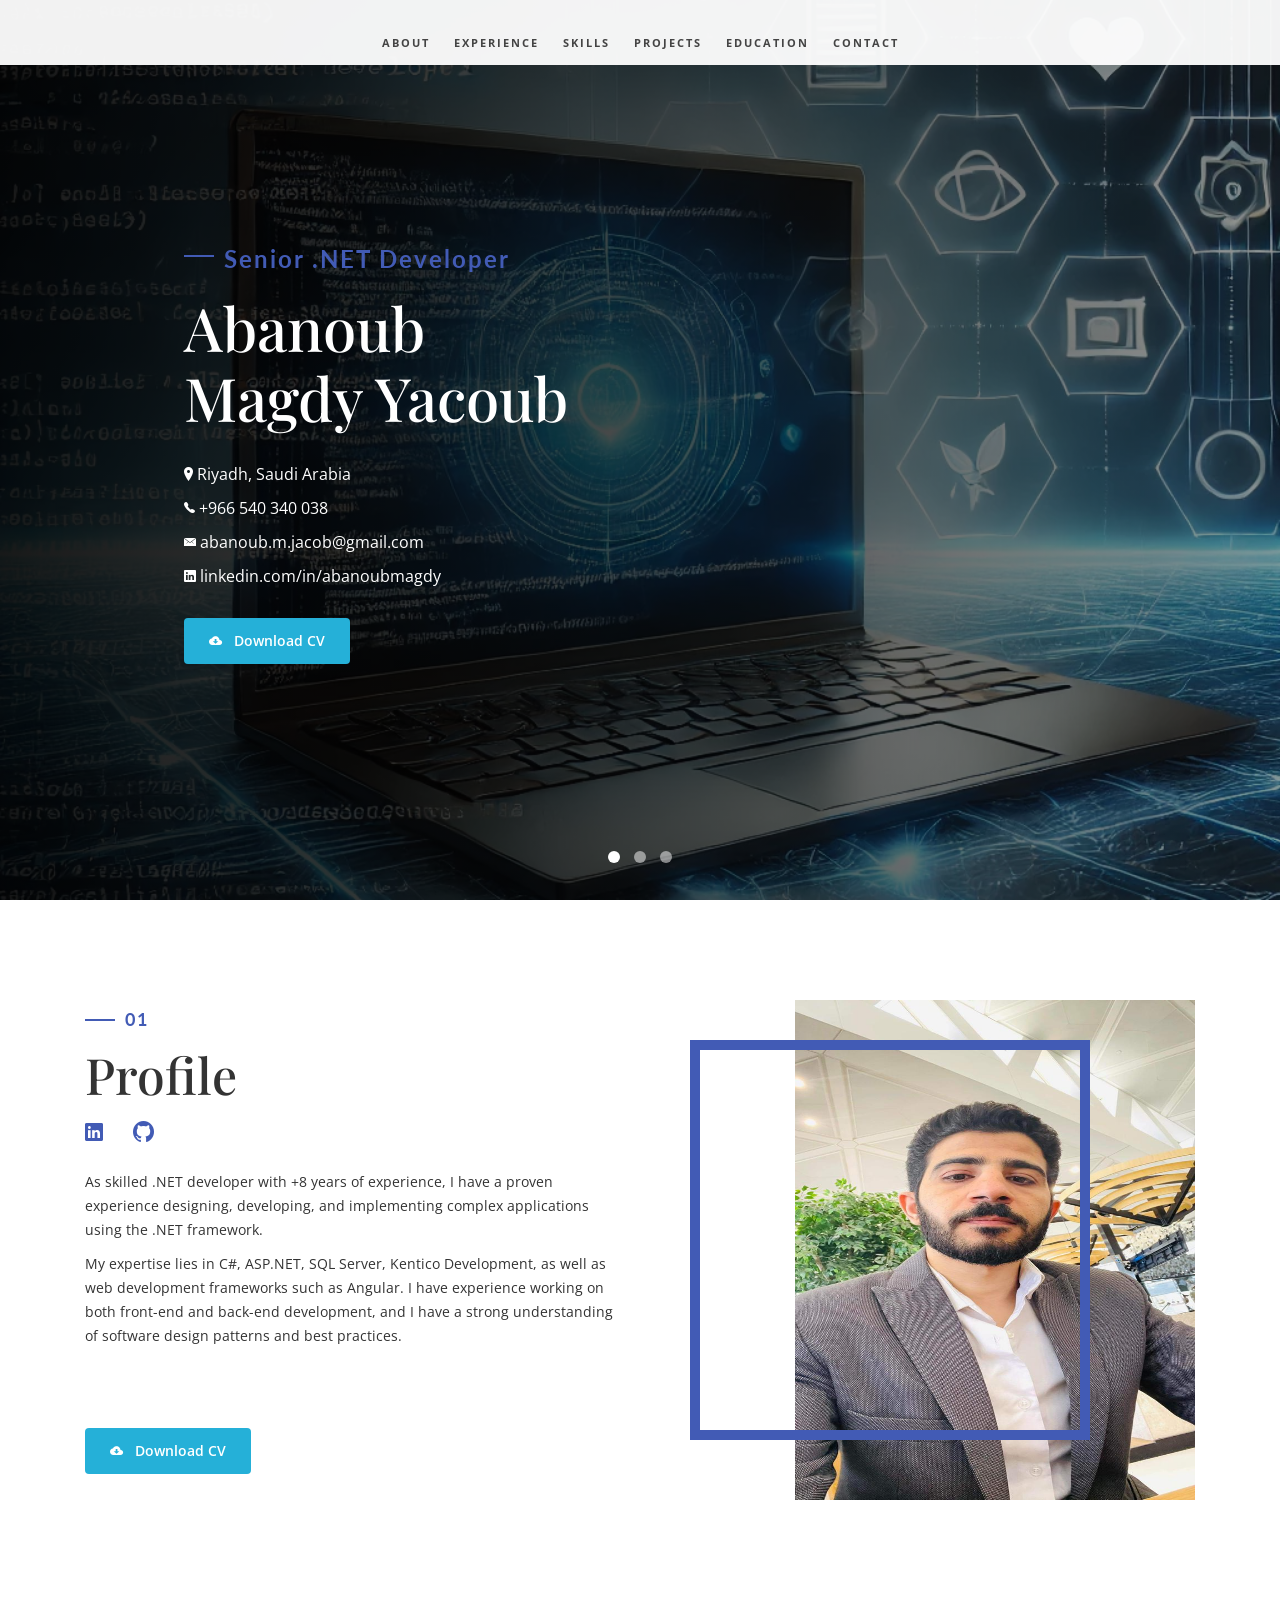
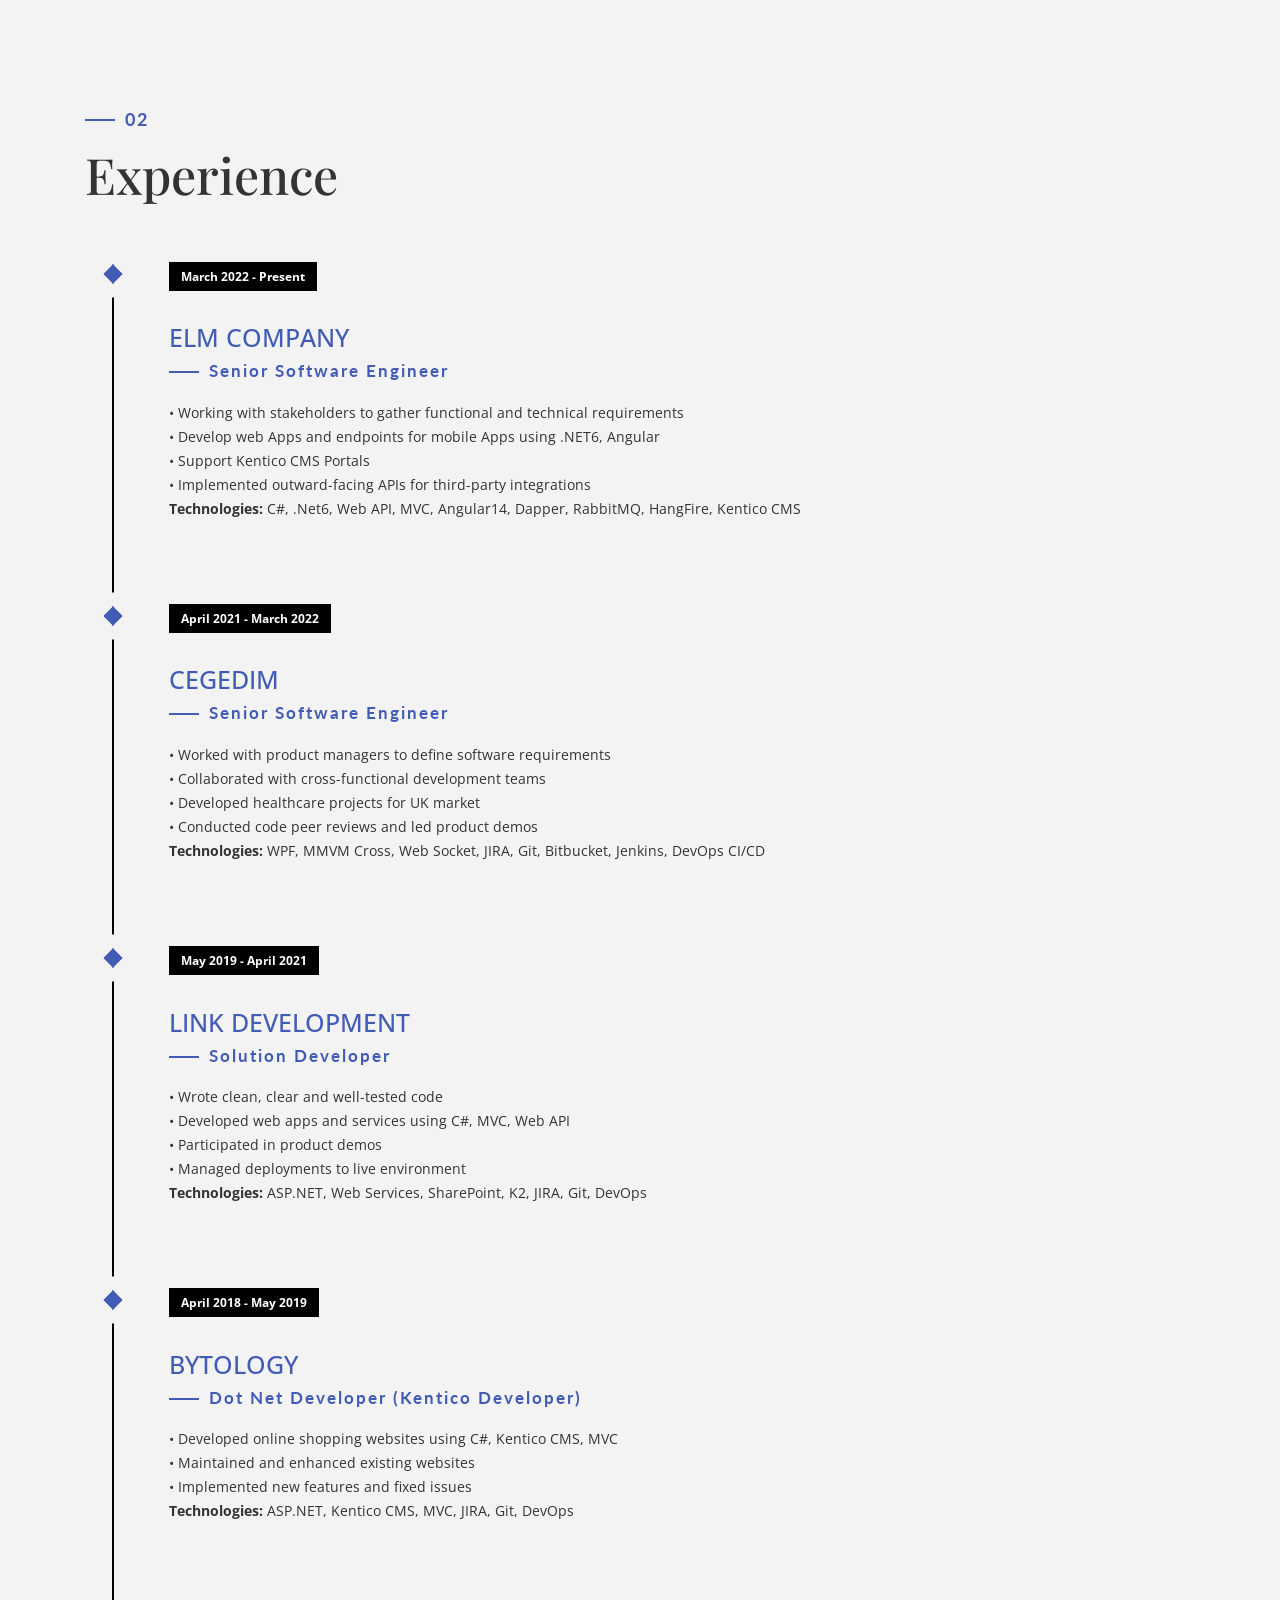
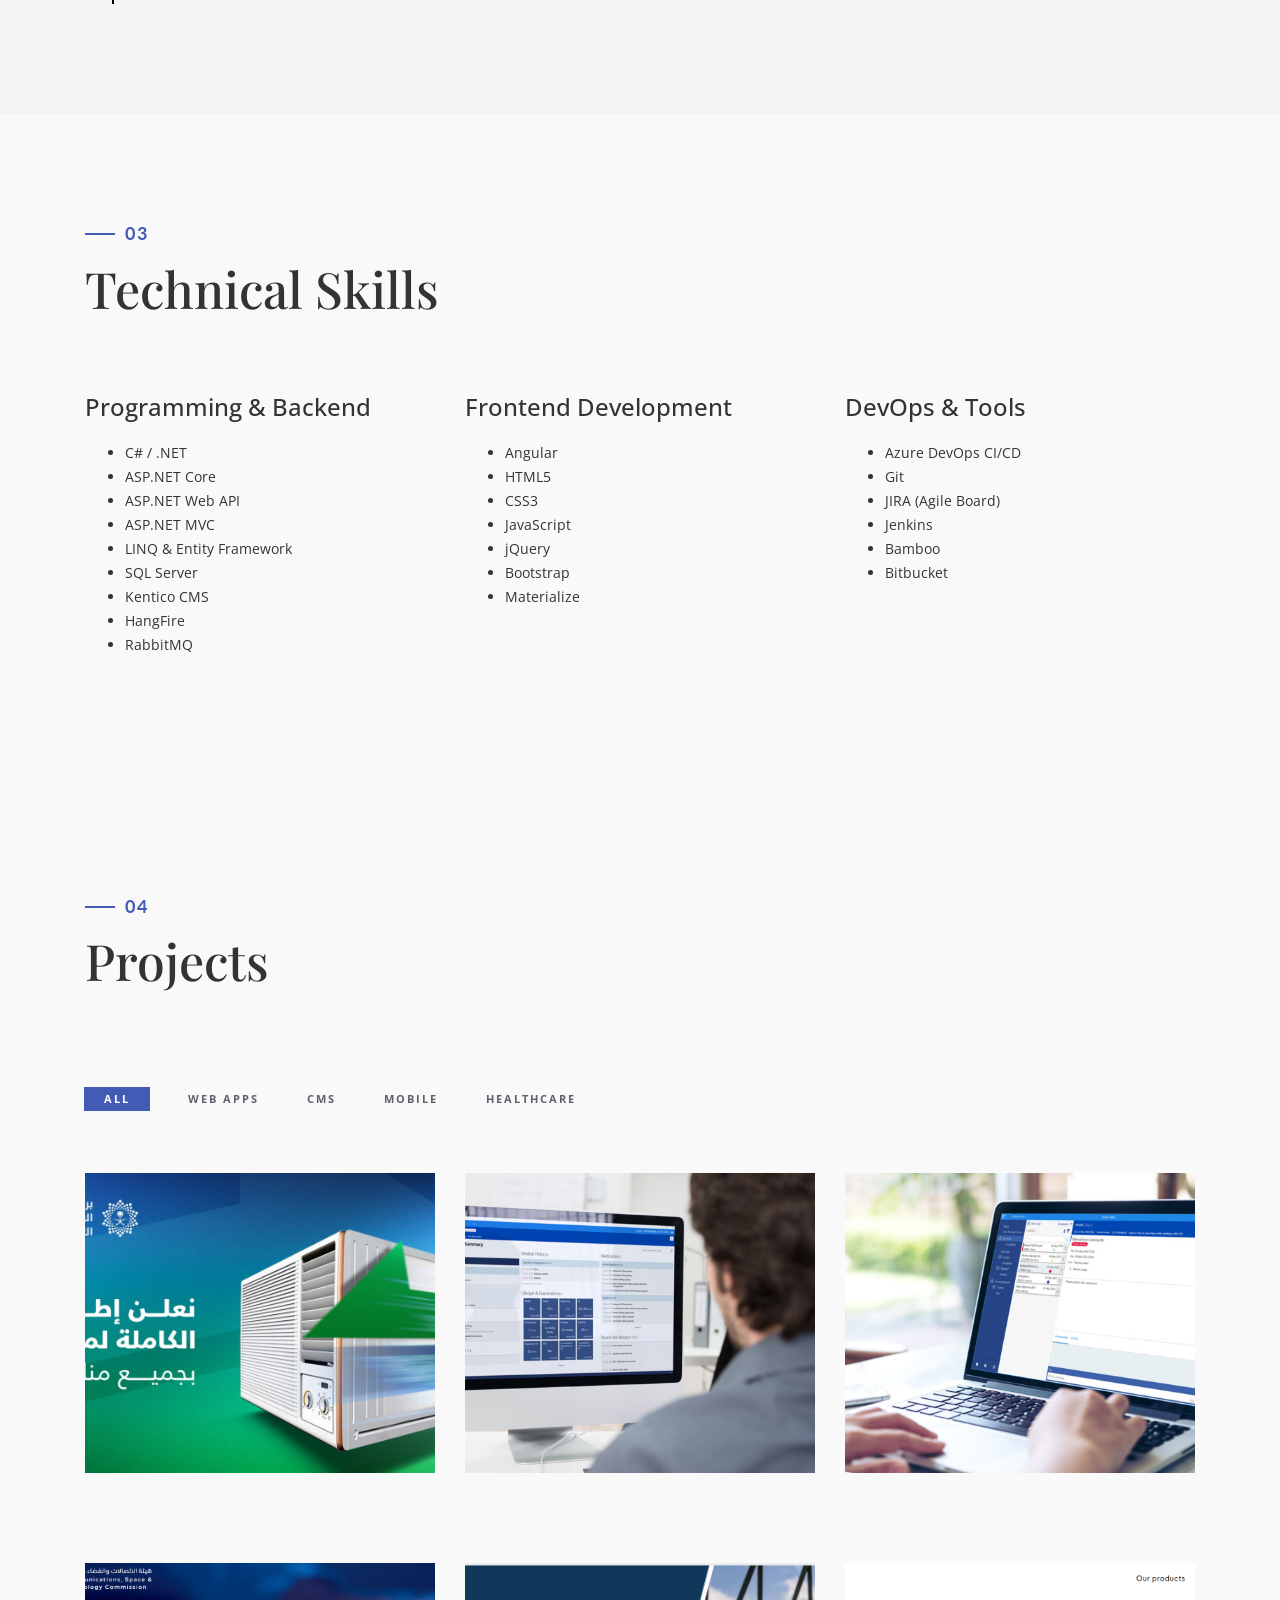
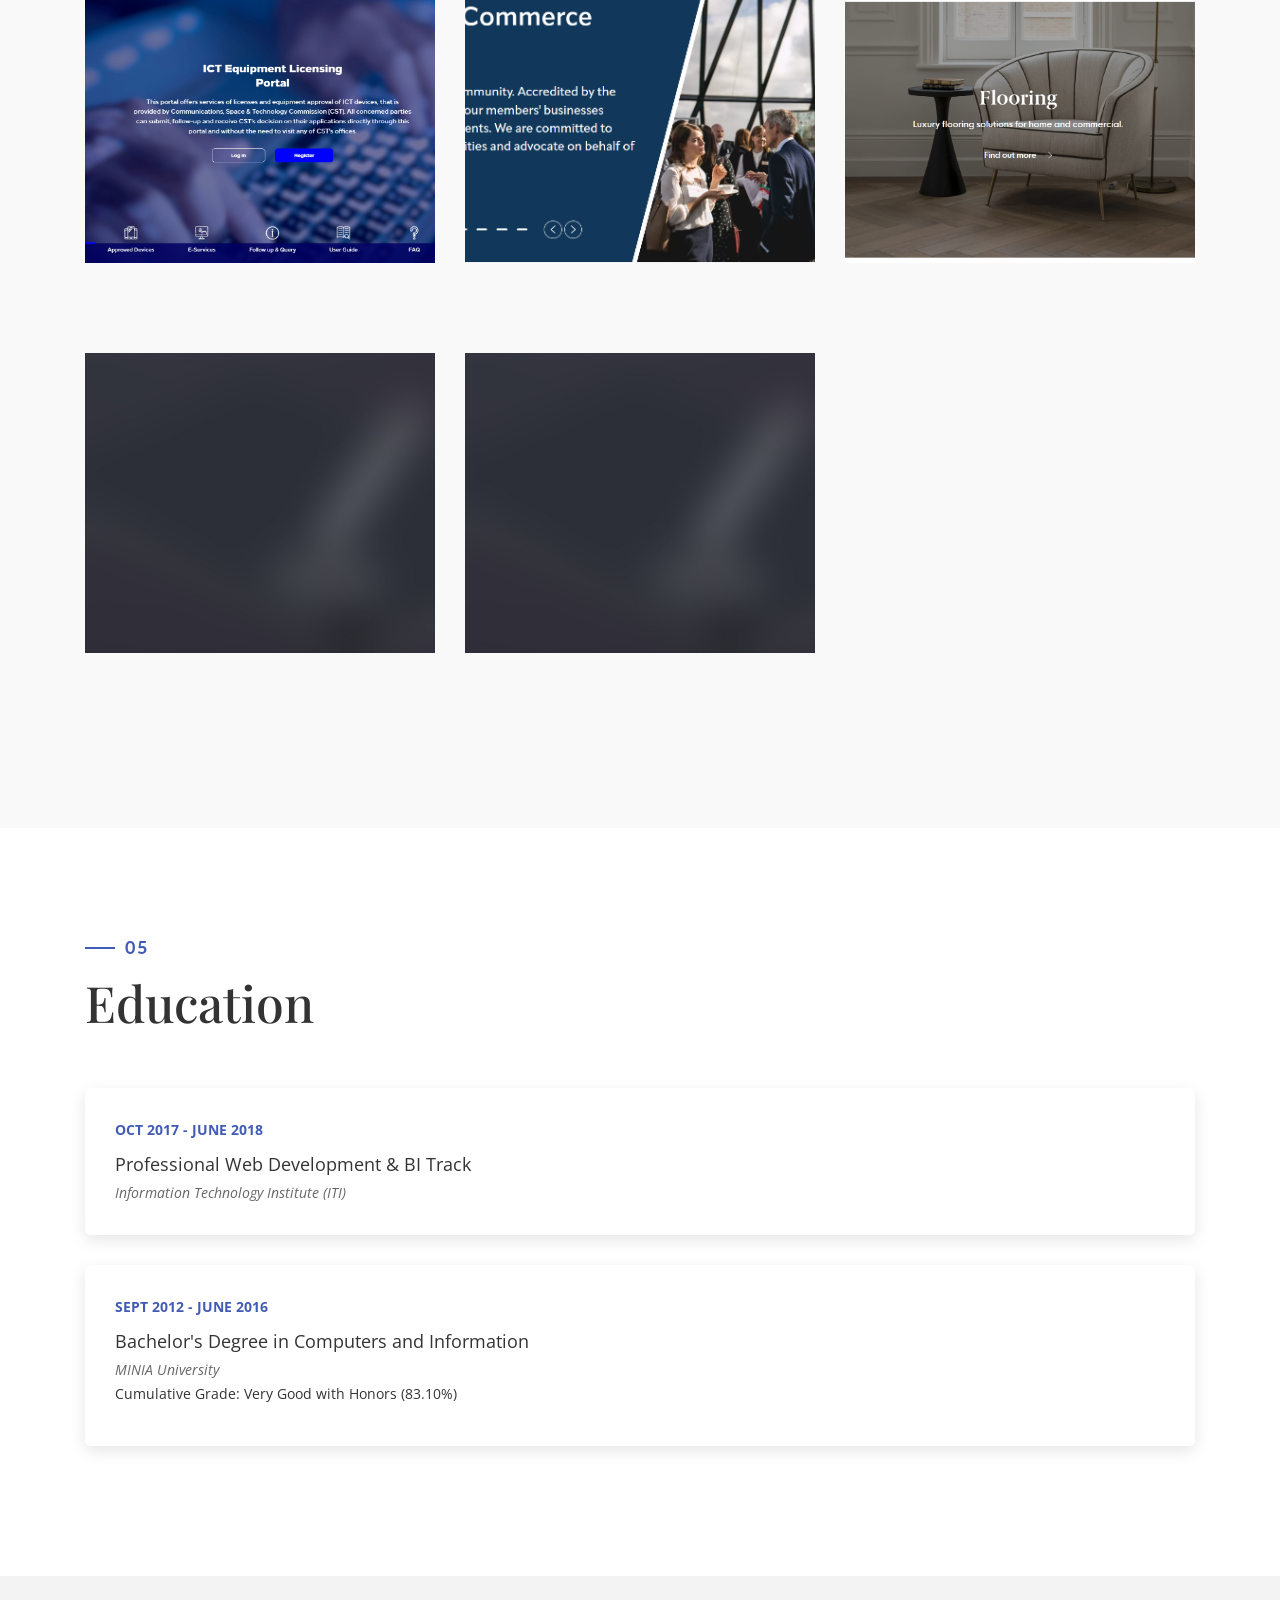
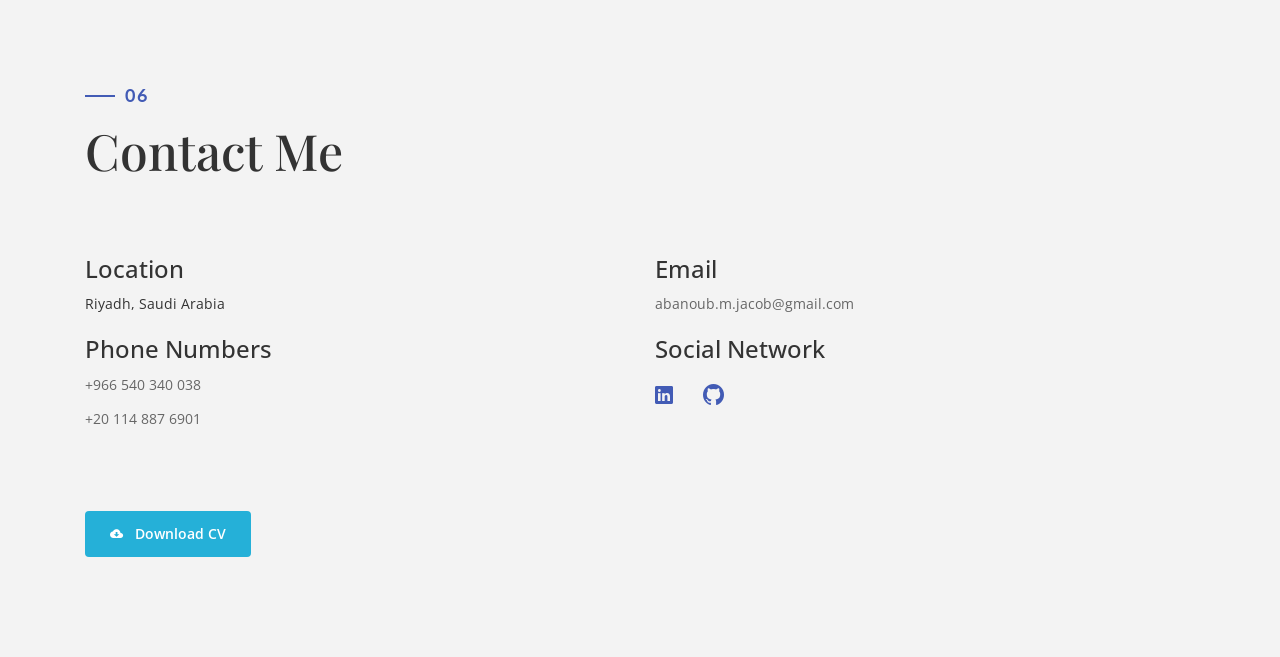
==== commit 287ee18f: "enhancements to the popup" ====
--- a/index.html
+++ b/index.html
@@ -20,359 +20,7 @@
       <script src="https://oss.maxcdn.com/html5shiv/3.7.3/html5shiv.min.js"></script>
       <script src="https://oss.maxcdn.com/respond/1.4.2/respond.min.js"></script>
     <![endif]-->
-    <style>
-        .portfolio_item {
-            display: block;
-            position: relative;
-            height: 300px;
-            overflow: hidden;
-            margin-bottom: 30px;
-        }
-
-        .portfolio_item img {
-            width: 100%;
-            height: 300px;
-            object-fit: cover;
-            transition: all 0.3s ease;
-        }
-
-        .portfolio_item img,
-        .img-responsive {
-            filter: none !important;
-            -webkit-filter: none !important;
-        }
-
-        .portfolio_item_hover {
-            position: absolute;
-            top: 0;
-            left: 0;
-            width: 100%;
-            height: 100%;
-            background: rgba(0, 0, 0, 0.5);
-            opacity: 0;
-            transition: all 0.3s ease;
-        }
-
-        .portfolio_item:hover .portfolio_item_hover {
-            opacity: 1;
-        }
-
-        .col-md-4.col-sm-6 {
-            margin-bottom: 30px;
-        }
-
-        .portfolio_container {
-            display: flex;
-            flex-wrap: wrap;
-        }
-
-        .slider {
-            position: relative;
-            width: 100%;
-            height: 100vh;
-            overflow: hidden;
-            min-height: 500px;
-        }
-
-        .slide {
-            position: absolute;
-            top: 0;
-            left: 0;
-            width: 100%;
-            height: 100vh;
-            opacity: 0;
-            transition: opacity 0.5s ease-in-out;
-            background-repeat: no-repeat;
-            background-size: cover;
-            background-position: center center;
-        }
-
-        .disply-table {
-            display: table;
-            width: 100%;
-            height: 100vh;
-        }
-
-        .table-cell {
-            display: table-cell;
-            vertical-align: middle;
-        }
-
-        .slide-content {
-            position: relative;
-            z-index: 2;
-            padding-left: 10%;
-            height: 100vh;
-            display: flex;
-            align-items: center;
-        }
-
-        .slide::before {
-            content: '';
-            position: absolute;
-            top: 0;
-            left: 0;
-            width: 100%;
-            height: 100%;
-            background: linear-gradient(to right,
-                    rgba(0, 0, 0, 0.9) 0%,
-                    rgba(0, 0, 0, 0.7) 50%,
-                    rgba(0, 0, 0, 0.4) 100%);
-            z-index: 1;
-        }
-
-        .slide::after {
-            display: none;
-        }
-
-        .slide.active {
-            opacity: 1;
-        }
-
-        .slide-content {
-            text-align: left;
-            color: #fff;
-            z-index: 1;
-            width: 100%;
-            padding: 0 15px;
-        }
-
-        .slide-content .table-cell {
-            text-align: left;
-            padding-left: 10%;
-        }
-
-        .slide-content h1 {
-            font-size: 60px;
-            margin-bottom: 20px;
-        }
-
-        .slide-content h4 {
-            font-size: 24px;
-            margin-bottom: 15px;
-        }
-
-        .slide-content p {
-            font-size: 18px;
-            margin-bottom: 30px;
-        }
-
-        .contact-info {
-            margin-top: 30px;
-        }
-
-        .contact-info p {
-            margin-bottom: 10px;
-            font-size: 16px;
-        }
-
-        .contact-info a {
-            color: #fff;
-            text-decoration: none;
-        }
-
-        .contact-info a:hover {
-            color: #25b0d8;
-        }
-
-        .slider-nav {
-            position: absolute;
-            bottom: 30px;
-            left: 50%;
-            transform: translateX(-50%);
-            z-index: 2;
-        }
-
-        .slider-nav button {
-            background: #fff;
-            border: none;
-            width: 12px;
-            height: 12px;
-            border-radius: 50%;
-            margin: 0 5px;
-            padding: 0;
-            cursor: pointer;
-            opacity: 0.5;
-        }
-
-        .slider-nav button.active {
-            opacity: 1;
-        }
-
-        /* Responsive adjustments */
-        @media (max-width: 768px) {
-
-            .slider,
-            .slide {
-                width: 100vw;
-                height: 100vh;
-                min-height: 500px;
-            }
-
-            .slide-content {
-                width: 100%;
-                padding: 0 20px;
-            }
-
-            .disply-table {
-                width: 100%;
-            }
-
-            .container {
-                width: 100%;
-                padding: 0;
-            }
-
-            .table-cell {
-                padding: 60px 20px;
-                width: 100%;
-            }
-        }
-
-        @media (max-width: 480px) {
-
-            .slider,
-            .slide {
-                width: 100vw;
-                overflow-x: hidden;
-            }
-        }
-
-        .portfolio_container .row {
-            display: flex;
-            flex-wrap: wrap;
-            margin-right: -15px;
-            margin-left: -15px;
-        }
-
-        .portfolio_container .col-md-4 {
-            padding: 15px;
-            width: 33.333333%;
-        }
-
-        @media (max-width: 768px) {
-            .portfolio_container .col-md-4 {
-                width: 50%;
-            }
-        }
-
-        @media (max-width: 480px) {
-            .portfolio_container .col-md-4 {
-                width: 100%;
-            }
-        }
-
-        .portfolio_item {
-            margin-bottom: 30px;
-            height: 100%;
-        }
-
-        .popup-modal {
-    display: none;
-    position: fixed;
-    top: 0;
-    left: 0;
-    width: 100%;
-    height: 100%;
-    background: rgba(0, 0, 0, 0.8);
-    z-index: 9999;
-    overflow-y: auto;
-    padding: 40px;
-}
-
-.popup-modal .modal-content {
-    background: #fff;
-   
-    margin: 30px auto;
-    padding: 40px;
-    border-radius: 0;
-    position: relative;
-    box-shadow: 0 5px 15px rgba(0,0,0,0.3);
-}
-
-/* Fix for col-md-8 col-md-offset-2 */
-.popup-modal .col-md-8.col-md-offset-2 {
-    width: 100%;
-    margin-left: 0;
-    padding: 0;
-}
-
-.popup-modal .close-popup-modal {
-    position: absolute;
-    top: 20px;
-    right: 20px;
-    color: #000;
-    font-size: 24px;
-    cursor: pointer;
-    z-index: 10000;
-    opacity: 1; /* Make sure the close button is visible */
-}
-
-.popup-modal .close-popup-modal i {
-    color: #000;
-}
-
-#modal-title {
-    font-size: 36px;
-    margin-bottom: 10px;
-    font-family: 'Playfair Display', serif;
-}
-
-#modal-description {
-    font-size: 16px;
-    line-height: 1.6;
-    color: #666;
-    margin-bottom: 30px;
-}
-
-#modal-image {
-    width: 100%;
-    height: auto;
-    margin: 20px 0;
-    display: block;
-}
-
-.portfolio-padding {
-    padding: 0;
-}
-
-/* Responsive adjustments */
-@media (max-width: 768px) {
-    .popup-modal {
-        padding: 20px;
-    }
-    
-    .popup-modal .modal-content {
-        padding: 20px;
-    }
-}
-
-.btn-download {
-    display: inline-block;
-    padding: 12px 24px;
-    margin-top: 20px;
-    background-color: #25b0d8;
-    color: #fff;
-    border-radius: 4px;
-    text-decoration: none;
-    transition: background-color 0.3s ease;
-}
-
-.btn-download i {
-    margin-right: 8px;
-}
-
-.btn-download:hover {
-    background-color: #1d8eb0;
-    color: #fff;
-    text-decoration: none;
-}
-
-/* Add space before button */
-.h-50 {
-    height: 50px;
-}
-    </style>
+
 </head>
 
 <body>
@@ -422,7 +70,8 @@
                                         href="https://www.linkedin.com/in/abanoubmagdy/" target="_blank"
                                         rel="noopener noreferrer">linkedin.com/in/abanoubmagdy</a></p>
                             </div>
-                            <a href="https://drive.google.com/file/d/1lpOPsuqAmVa8k3b9l-42wR5Hl-M6QSln/view" target="_blank" class="btn btn-download">
+                            <a href="https://drive.google.com/file/d/1lpOPsuqAmVa8k3b9l-42wR5Hl-M6QSln/view"
+                                target="_blank" class="btn btn-download">
                                 <i class="ion-android-download"></i> Download CV
                             </a>
                         </div>
@@ -439,13 +88,14 @@
                             <h4>Full Stack Developer</h4>
                             <h1>Building<br />Modern Solutions</h1>
                             <p>Specialized in .NET Core & Angular Development</p>
-                            <a href="https://drive.google.com/file/d/1lpOPsuqAmVa8k3b9l-42wR5Hl-M6QSln/view" target="_blank" class="btn btn-download">
+                            <a href="https://drive.google.com/file/d/1lpOPsuqAmVa8k3b9l-42wR5Hl-M6QSln/view"
+                                target="_blank" class="btn btn-download">
                                 <i class="ion-android-download"></i> Download CV
                             </a>
                         </div>
 
                     </div>
-                            </div>
+                </div>
             </div>
         </div>
 
@@ -457,7 +107,8 @@
                             <h4>8+ Years Experience</h4>
                             <h1>Creating<br />Digital Excellence</h1>
                             <p>Enterprise Solutions & Web Applications</p>
-                            <a href="https://drive.google.com/file/d/1lpOPsuqAmVa8k3b9l-42wR5Hl-M6QSln/view" target="_blank" class="btn btn-download">
+                            <a href="https://drive.google.com/file/d/1lpOPsuqAmVa8k3b9l-42wR5Hl-M6QSln/view"
+                                target="_blank" class="btn btn-download">
                                 <i class="ion-android-download"></i> Download CV
                             </a>
                         </div>
@@ -477,9 +128,18 @@
     <!-- about -->
     <div class="section" id="about">
         <div class="container">
+           
             <div class="col-md-6" data-aos="fade-up" data-aos-duration="1000">
-                <h4>01</h4>
+                <h4>01</h4>                
                 <h1 class="size-50">Profile</h1>
+                <div>
+                    <ul class="social">
+                        <li><a href="https://www.linkedin.com/in/abanoubmagdy/" target="_blank" rel="noopener noreferrer"><i
+                                    class="ion-social-linkedin"></i></a></li>
+                        <li><a href="https://github.com/abanoubma" target="_blank" rel="noopener noreferrer"><i
+                                    class="ion-social-github"></i></a></li>
+                    </ul>
+                </div>
                 <div class="h-50"></div>
                 <p>As skilled .NET developer with +8 years of experience, I have a proven experience designing,
                     developing, and implementing complex applications using the .NET framework.</p>
@@ -487,7 +147,8 @@
                     frameworks such as Angular. I have experience working on both front-end and back-end development,
                     and I have a strong understanding of software design patterns and best practices.</p>
                 <div class="h-50"></div>
-                <a href="https://drive.google.com/file/d/1lpOPsuqAmVa8k3b9l-42wR5Hl-M6QSln/view" target="_blank" class="btn btn-download">
+                <a href="https://drive.google.com/file/d/1lpOPsuqAmVa8k3b9l-42wR5Hl-M6QSln/view" target="_blank"
+                    class="btn btn-download">
                     <i class="ion-android-download"></i> Download CV
                 </a>
             </div>
@@ -673,7 +334,8 @@
                         <div class="no-padding portfolio_container clearfix" data-aos="fade-up">
                             <!-- Estbdal Project -->
                             <div class="col-md-4 col-sm-6 web">
-                                <a href="javascript:void(0)" onclick="openProjectModal('estbdal')" class="portfolio_item">
+                                <a href="javascript:void(0)" onclick="openProjectModal('estbdal')"
+                                    class="portfolio_item">
                                     <img src="img/projects/Seec.png" alt="image" class="img-responsive" />
                                     <div class="portfolio_item_hover">
                                         <div class="portfolio-border clearfix">
@@ -688,7 +350,8 @@
 
                             <!-- Vision Anywhere Project -->
                             <div class="col-md-4 col-sm-6 healthcare">
-                                <a href="javascript:void(0)" onclick="openProjectModal('visionAnywhere')" class="portfolio_item">
+                                <a href="javascript:void(0)" onclick="openProjectModal('visionAnywhere')"
+                                    class="portfolio_item">
                                     <img src="img/projects/vision.png" alt="image" class="img-responsive" />
                                     <div class="portfolio_item_hover">
                                         <div class="portfolio-border clearfix">
@@ -703,7 +366,8 @@
 
                             <!-- Vision Tasks Project -->
                             <div class="col-md-4 col-sm-6 healthcare">
-                                <a href="javascript:void(0)" onclick="openProjectModal('visionTasks')" class="portfolio_item">
+                                <a href="javascript:void(0)" onclick="openProjectModal('visionTasks')"
+                                    class="portfolio_item">
                                     <img src="img/projects/tasks.png" alt="image" class="img-responsive" />
                                     <div class="portfolio_item_hover">
                                         <div class="portfolio-border clearfix">
@@ -716,8 +380,8 @@
                                 </a>
                             </div>
 
-                            <!-- Vision ers Project -->
-                            <div class="col-md-4 col-sm-6 healthcare">
+                            <!-- ERS Portal Project -->
+                            <div class="col-md-4 col-sm-6 web">
                                 <a href="javascript:void(0)" onclick="openProjectModal('ers')" class="portfolio_item">
                                     <img src="img/projects/ers.png" alt="image" class="img-responsive" />
                                     <div class="portfolio_item_hover">
@@ -748,7 +412,8 @@
 
                             <!-- Havwoods Project -->
                             <div class="col-md-4 col-sm-6 cms">
-                                <a href="javascript:void(0)" onclick="openProjectModal('havwoods')" class="portfolio_item">
+                                <a href="javascript:void(0)" onclick="openProjectModal('havwoods')"
+                                    class="portfolio_item">
                                     <img src="img/projects/Havwoods.png" alt="image" class="img-responsive" />
                                     <div class="portfolio_item_hover">
                                         <div class="portfolio-border clearfix">
@@ -762,8 +427,9 @@
                             </div>
 
                             <!-- Etizaz Project -->
-                            <div class="col-md-4 col-sm-6 web mobile">
-                                <a href="javascript:void(0)" onclick="openProjectModal('etizaz')" class="portfolio_item">
+                            <div class="col-md-4 col-sm-6  mobile web">
+                                <a href="javascript:void(0)" onclick="openProjectModal('etizaz')"
+                                    class="portfolio_item">
                                     <img src="img/portfolio/01.jpg" alt="image" class="img-responsive" />
                                     <div class="portfolio_item_hover">
                                         <div class="portfolio-border clearfix">
@@ -846,16 +512,17 @@
                 <p><a href="tel:+966540340038">+966 540 340 038</a></p>
                 <p><a href="tel:+201148876901">+20 114 887 6901</a></p>
 
-               
+
                 <div class="h-50"></div>
                 <!-- Download CV Button -->
-                <a href="https://drive.google.com/file/d/1lpOPsuqAmVa8k3b9l-42wR5Hl-M6QSln/view" target="_blank" class="btn btn-download" download>
+                <a href="https://drive.google.com/file/d/1lpOPsuqAmVa8k3b9l-42wR5Hl-M6QSln/view" target="_blank"
+                    class="btn btn-download" download>
                     <i class="ion-android-download"></i> Download CV
                 </a>
             </div>
 
             <div class="col-md-6" data-aos="fade-up">
-               
+
                 <h3>Email</h3>
                 <p><a href="mailto:abanoub.m.jacob@gmail.com">abanoub.m.jacob@gmail.com</a></p>
 
@@ -867,7 +534,7 @@
                                 class="ion-social-github"></i></a></li>
                 </ul>
 
-              
+
             </div>
 
             <div class="col-md-8" data-aos="fade-up" style="display: none;">
@@ -894,7 +561,7 @@
     </div>
     <!-- ./contact -->
 
-     
+
     <!-- jQuery -->
     <script src="js/jquery.js"></script>
     <!--  plugins  -->
@@ -906,121 +573,6 @@
 
     <!--  main script  -->
     <script src="js/custom.js"></script>
-    <script>
-        let currentSlide = 0;
-        const slides = document.querySelectorAll('.slide');
-        const navButtons = document.querySelectorAll('.slider-nav button');
-
-        function showSlide(n) {
-            slides[currentSlide].classList.remove('active');
-            navButtons[currentSlide].classList.remove('active');
-            currentSlide = n;
-            slides[currentSlide].classList.add('active');
-            navButtons[currentSlide].classList.add('active');
-        }
-
-        // Auto-advance slides
-        setInterval(() => {
-            showSlide((currentSlide + 1) % slides.length);
-        }, 5000);
-    </script>
-    <script>
-        document.addEventListener('DOMContentLoaded', function () {
-            AOS.init({
-                duration: 1000,
-                once: true,
-                offset: 100,
-                easing: 'ease-in-out'
-            });
-        });
-    </script>
-
-    <script>
-        // Project data object with all projects
-        const projectData = {
-    'estbdal': {
-        title: 'Estbdal<br />Energy Efficiency Initiative',
-        description: 'A national initiative aimed at stimulating the replacement of old window air conditioners with new ones that are more efficient in consumption. Implemented under the Saudi Center for Energy Efficiency.',
-        image: 'img/projects/Seec.png'
-    },
-    'visionAnywhere': {
-        title: 'Vision Anywhere<br />Healthcare Application',
-        description: 'Vision Anywhere is an internet-first secure app that provides 24/7 real-time access to patient records. Designed to support today\'s modern GP with remote care delivery and collaborative working across shared care settings.',
-        image: 'img/projects/vision.png'
-    },
-    'visionTasks': {
-        title: 'Vision Tasks<br />Healthcare Collaboration Tool',
-        description: 'Vision Tasks is a secure collaboration tool for use within a single practice or across multiple organizations. Providing links back to the patient record, conversations, attachments, and full traceability of assigned tasks with one to-do list for each user.',
-        image: 'img/projects/tasks.png'
-    },
-    'ers': {
-        title: 'ERS Portal<br />ICT Equipment Licensing',
-        description: 'ICT Equipment Licensing Portal offers services of licenses and equipment approval of ICT devices, provided by the Communications, Space & Technology Commission (CTS).',
-        image: 'img/projects/ers.png'
-    },
-    'lcci': {
-        title: 'LCCI<br />London Chamber of Commerce',
-        description: 'LCCI (London Chamber of Commerce) Kentico portal is London\'s key hub for the business community, supports members\' businesses through a range of services.',
-        image: 'img/projects/lcci.png'
-    },
-    'havwoods': {
-        title: 'Havwoods<br />Timber Flooring Specialist',
-        description: 'Kentico portal for Havwoods, a leading global specialist in the timber flooring industry.',
-        image: 'img/projects/Havwoods.png'
-    },
-    'etizaz': {
-        title: 'Etizaz (MOD)<br />Web & Mobile Application',
-        description: 'A comprehensive platform for the Ministry of Defense that manages military personnel promotions, transfers, and administrative processes. The system includes both web and mobile applications to facilitate easy access and management.',
-        image: 'img/portfolio/01.jpg'
-    },
-    'feker': {
-        title: 'Feker (MOD)<br />Knowledge Management Portal',
-        description: 'A Kentico-based knowledge management portal for the Ministry of Defense that serves as a central repository for military research, documents, and educational resources. Features include advanced search capabilities, document management, and user access controls.',
-        image: 'img/portfolio/01.jpg'
-    }
-};
-
-
-
-function openProjectModal(projectId) {
-    const project = projectData[projectId];
-    if (project) {
-        $('#modal-title').html(project.title);
-        $('#modal-description').text(project.description);
-        $('#modal-image').attr('src', project.image);
-        $('#modal-image').attr('alt', project.title.split('<br />')[0] + ' Project');
-        
-        $('#animatedModal').fadeIn(300);
-        $('body').addClass('modal-open');
-    }
-}
-
-// Add click event for closing modal
-$(document).ready(function() {
-    // Close on X button click
-    $('.close-popup-modal').click(function() {
-        $('#animatedModal').fadeOut(300);
-        $('body').removeClass('modal-open');
-    });
-    
-    // Close on clicking outside the modal
-    $(document).on('click', '#animatedModal', function(e) {
-        if ($(e.target).is('#animatedModal')) {
-            $('#animatedModal').fadeOut(300);
-            $('body').removeClass('modal-open');
-        }
-    });
-    
-    // Close on ESC key
-    $(document).keydown(function(e) {
-        if (e.keyCode === 27) { // ESC key
-            $('#animatedModal').fadeOut(300);
-            $('body').removeClass('modal-open');
-        }
-    });
-});
-
-    </script>
 
 
     <!-- Project Modals -->
@@ -1034,6 +586,7 @@
                 <div class="portfolio-padding">
                     <div class="col-md-8 col-md-offset-2">
                         <h2 id="modal-title"></h2>
+                        <a id="modal-url" href="#" target="_blank" class="btn btn-primary">Visit Website</a>
                         <div class="h-50"></div>
                         <p id="modal-description"></p>
                         <br />
--- a/css/style.css
+++ b/css/style.css
@@ -1354,4 +1354,356 @@
 a[href^="tel:"]:hover,
 a[href^="mailto:"]:hover {
     color: #425BB5;
-}+}
+
+.portfolio_item {
+    display: block;
+    position: relative;
+    height: 300px;
+    overflow: hidden;
+    margin-bottom: 30px;
+}
+
+.portfolio_item img {
+    width: 100%;
+    height: 300px;
+    object-fit: cover;
+    transition: all 0.3s ease;
+}
+
+.portfolio_item img,
+.img-responsive {
+    filter: none !important;
+    -webkit-filter: none !important;
+}
+
+.portfolio_item_hover {
+    position: absolute;
+    top: 0;
+    left: 0;
+    width: 100%;
+    height: 100%;
+    background: rgba(0, 0, 0, 0.5);
+    opacity: 0;
+    transition: all 0.3s ease;
+}
+
+.portfolio_item:hover .portfolio_item_hover {
+    opacity: 1;
+}
+
+.col-md-4.col-sm-6 {
+    margin-bottom: 30px;
+}
+
+.portfolio_container {
+    display: flex;
+    flex-wrap: wrap;
+}
+
+.slider {
+    position: relative;
+    width: 100%;
+    height: 100vh;
+    overflow: hidden;
+    min-height: 500px;
+}
+
+.slide {
+    position: absolute;
+    top: 0;
+    left: 0;
+    width: 100%;
+    height: 100vh;
+    opacity: 0;
+    transition: opacity 0.5s ease-in-out;
+    background-repeat: no-repeat;
+    background-size: cover;
+    background-position: center center;
+}
+
+.disply-table {
+    display: table;
+    width: 100%;
+    height: 100vh;
+}
+
+.table-cell {
+    display: table-cell;
+    vertical-align: middle;
+}
+
+.slide-content {
+    position: relative;
+    z-index: 2;
+    padding-left: 10%;
+    height: 100vh;
+    display: flex;
+    align-items: center;
+}
+
+.slide::before {
+    content: '';
+    position: absolute;
+    top: 0;
+    left: 0;
+    width: 100%;
+    height: 100%;
+    background: linear-gradient(to right,
+            rgba(0, 0, 0, 0.9) 0%,
+            rgba(0, 0, 0, 0.7) 50%,
+            rgba(0, 0, 0, 0.4) 100%);
+    z-index: 1;
+}
+
+.slide::after {
+    display: none;
+}
+
+.slide.active {
+    opacity: 1;
+}
+
+.slide-content {
+    text-align: left;
+    color: #fff;
+    z-index: 1;
+    width: 100%;
+    padding: 0 15px;
+}
+
+.slide-content .table-cell {
+    text-align: left;
+    padding-left: 10%;
+}
+
+.slide-content h1 {
+    font-size: 60px;
+    margin-bottom: 20px;
+}
+
+.slide-content h4 {
+    font-size: 24px;
+    margin-bottom: 15px;
+}
+
+.slide-content p {
+    font-size: 18px;
+    margin-bottom: 30px;
+}
+
+.contact-info {
+    margin-top: 30px;
+}
+
+.contact-info p {
+    margin-bottom: 10px;
+    font-size: 16px;
+}
+
+.contact-info a {
+    color: #fff;
+    text-decoration: none;
+}
+
+.contact-info a:hover {
+    color: #25b0d8;
+}
+
+.slider-nav {
+    position: absolute;
+    bottom: 30px;
+    left: 50%;
+    transform: translateX(-50%);
+    z-index: 2;
+}
+
+.slider-nav button {
+    background: #fff;
+    border: none;
+    width: 12px;
+    height: 12px;
+    border-radius: 50%;
+    margin: 0 5px;
+    padding: 0;
+    cursor: pointer;
+    opacity: 0.5;
+}
+
+.slider-nav button.active {
+    opacity: 1;
+}
+
+/* Responsive adjustments */
+@media (max-width: 768px) {
+
+    .slider,
+    .slide {
+        width: 100vw;
+        height: 100vh;
+        min-height: 500px;
+    }
+
+    .slide-content {
+        width: 100%;
+        padding: 0 20px;
+    }
+
+    .disply-table {
+        width: 100%;
+    }
+
+    .container {
+        width: 100%;
+        padding: 0;
+    }
+
+    .table-cell {
+        padding: 60px 20px;
+        width: 100%;
+    }
+}
+
+@media (max-width: 480px) {
+
+    .slider,
+    .slide {
+        width: 100vw;
+        overflow-x: hidden;
+    }
+}
+
+.portfolio_container .row {
+    display: flex;
+    flex-wrap: wrap;
+    margin-right: -15px;
+    margin-left: -15px;
+}
+
+.portfolio_container .col-md-4 {
+    padding: 15px;
+    width: 33.333333%;
+}
+
+@media (max-width: 768px) {
+    .portfolio_container .col-md-4 {
+        width: 50%;
+    }
+}
+
+@media (max-width: 480px) {
+    .portfolio_container .col-md-4 {
+        width: 100%;
+    }
+}
+
+.portfolio_item {
+    margin-bottom: 30px;
+    height: 100%;
+}
+
+.popup-modal {
+display: none;
+position: fixed;
+top: 0;
+left: 0;
+width: 100%;
+height: 100%;
+background: rgba(0, 0, 0, 0.8);
+z-index: 9999;
+overflow-y: auto;
+padding: 40px;
+}
+
+.popup-modal .modal-content {
+background: #fff;
+
+margin: 30px auto;
+padding: 40px;
+border-radius: 0;
+position: relative;
+box-shadow: 0 5px 15px rgba(0,0,0,0.3);
+}
+
+/* Fix for col-md-8 col-md-offset-2 */
+.popup-modal .col-md-8.col-md-offset-2 {
+width: 100%;
+margin-left: 0;
+padding: 0;
+}
+
+.popup-modal .close-popup-modal {
+position: absolute;
+top: 20px;
+right: 20px;
+color: #000;
+font-size: 24px;
+cursor: pointer;
+z-index: 10000;
+opacity: 1; /* Make sure the close button is visible */
+}
+
+.popup-modal .close-popup-modal i {
+color: #123be1;
+}
+
+#modal-title {
+font-size: 36px;
+margin-bottom: 10px;
+font-family: 'Playfair Display', serif;
+}
+
+#modal-description {
+font-size: 16px;
+line-height: 1.6;
+color: #666;
+margin-bottom: 30px;
+}
+
+#modal-image {
+width: 100%;
+height: auto;
+margin: 20px 0;
+display: block;
+}
+
+.portfolio-padding {
+padding: 0;
+}
+
+/* Responsive adjustments */
+@media (max-width: 768px) {
+.popup-modal {
+padding: 20px;
+}
+
+.popup-modal .modal-content {
+padding: 20px;
+}
+}
+
+.btn-download {
+display: inline-block;
+padding: 12px 24px;
+margin-top: 20px;
+background-color: #25b0d8;
+color: #fff;
+border-radius: 4px;
+text-decoration: none;
+transition: background-color 0.3s ease;
+}
+
+.btn-download i {
+margin-right: 8px;
+}
+
+.btn-download:hover {
+background-color: #1d8eb0;
+color: #fff;
+text-decoration: none;
+}
+
+/* Add space before button */
+.h-50 {
+height: 50px;
+}
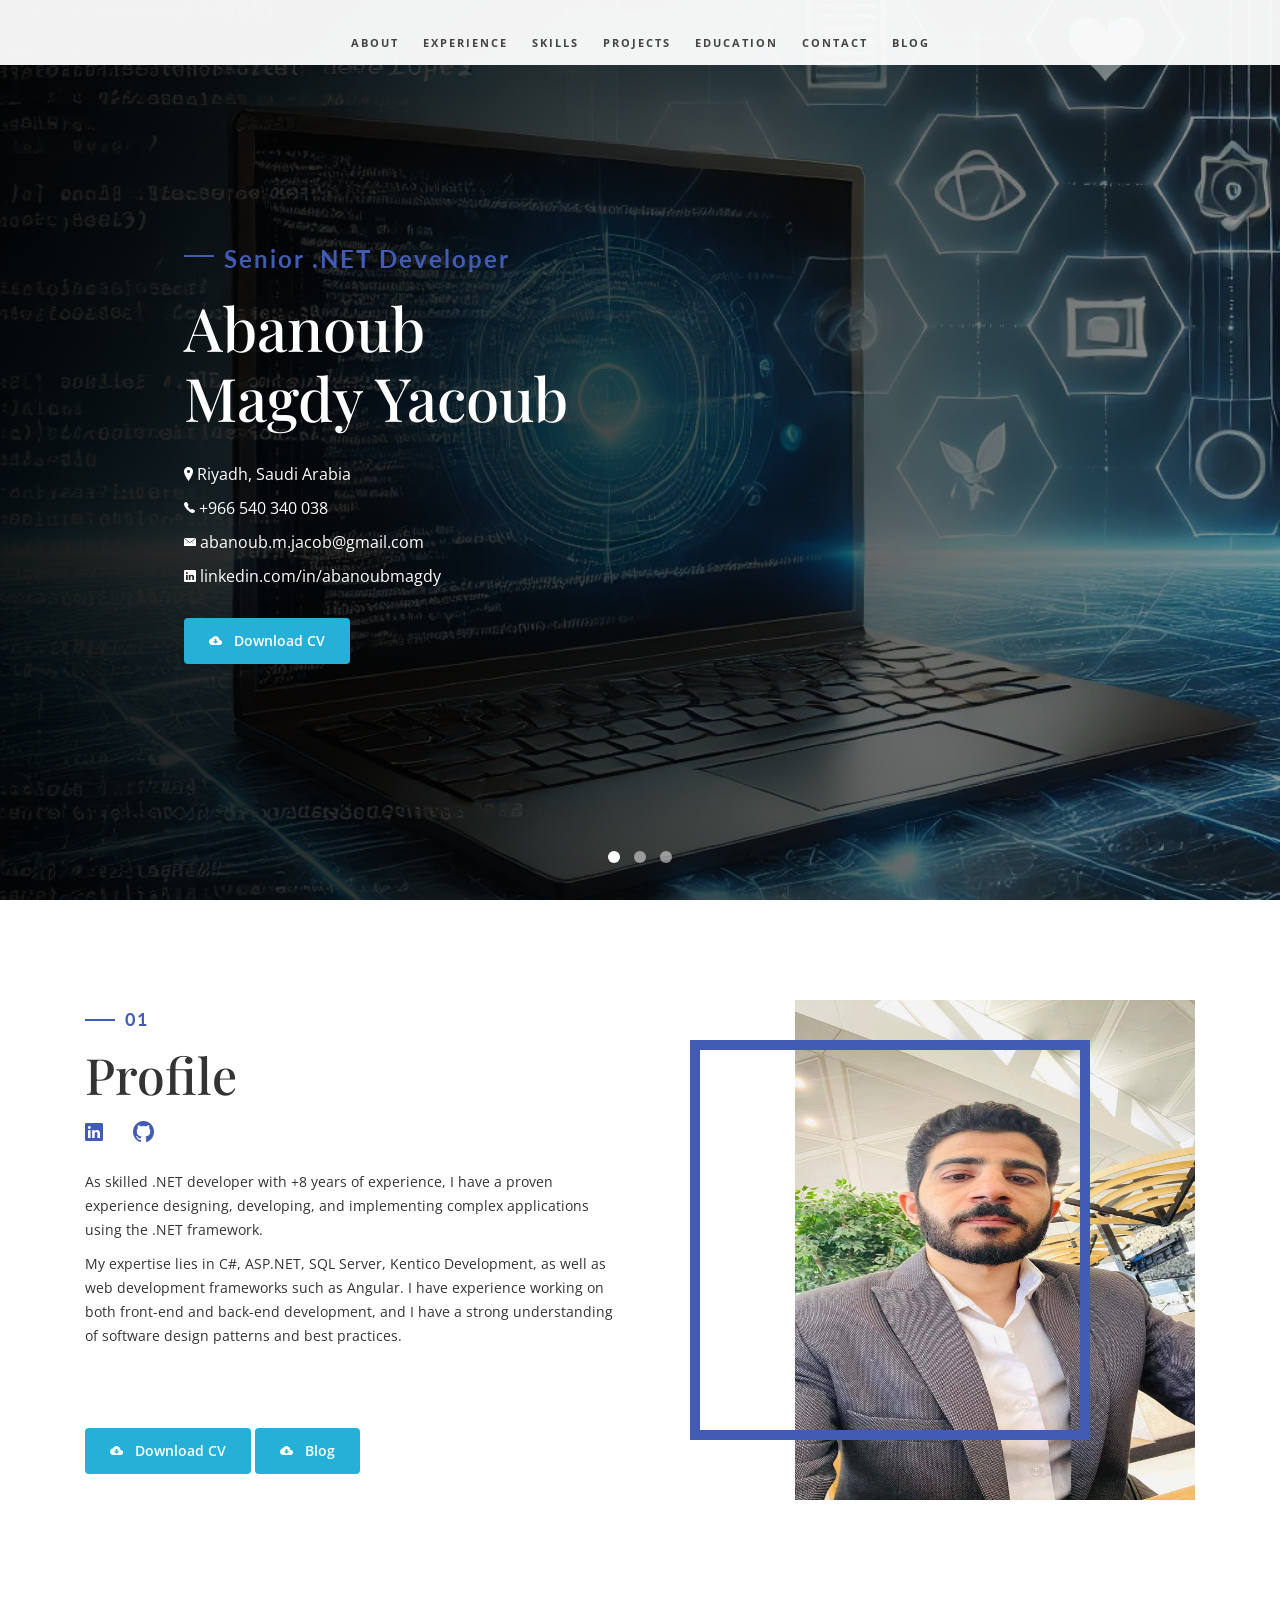
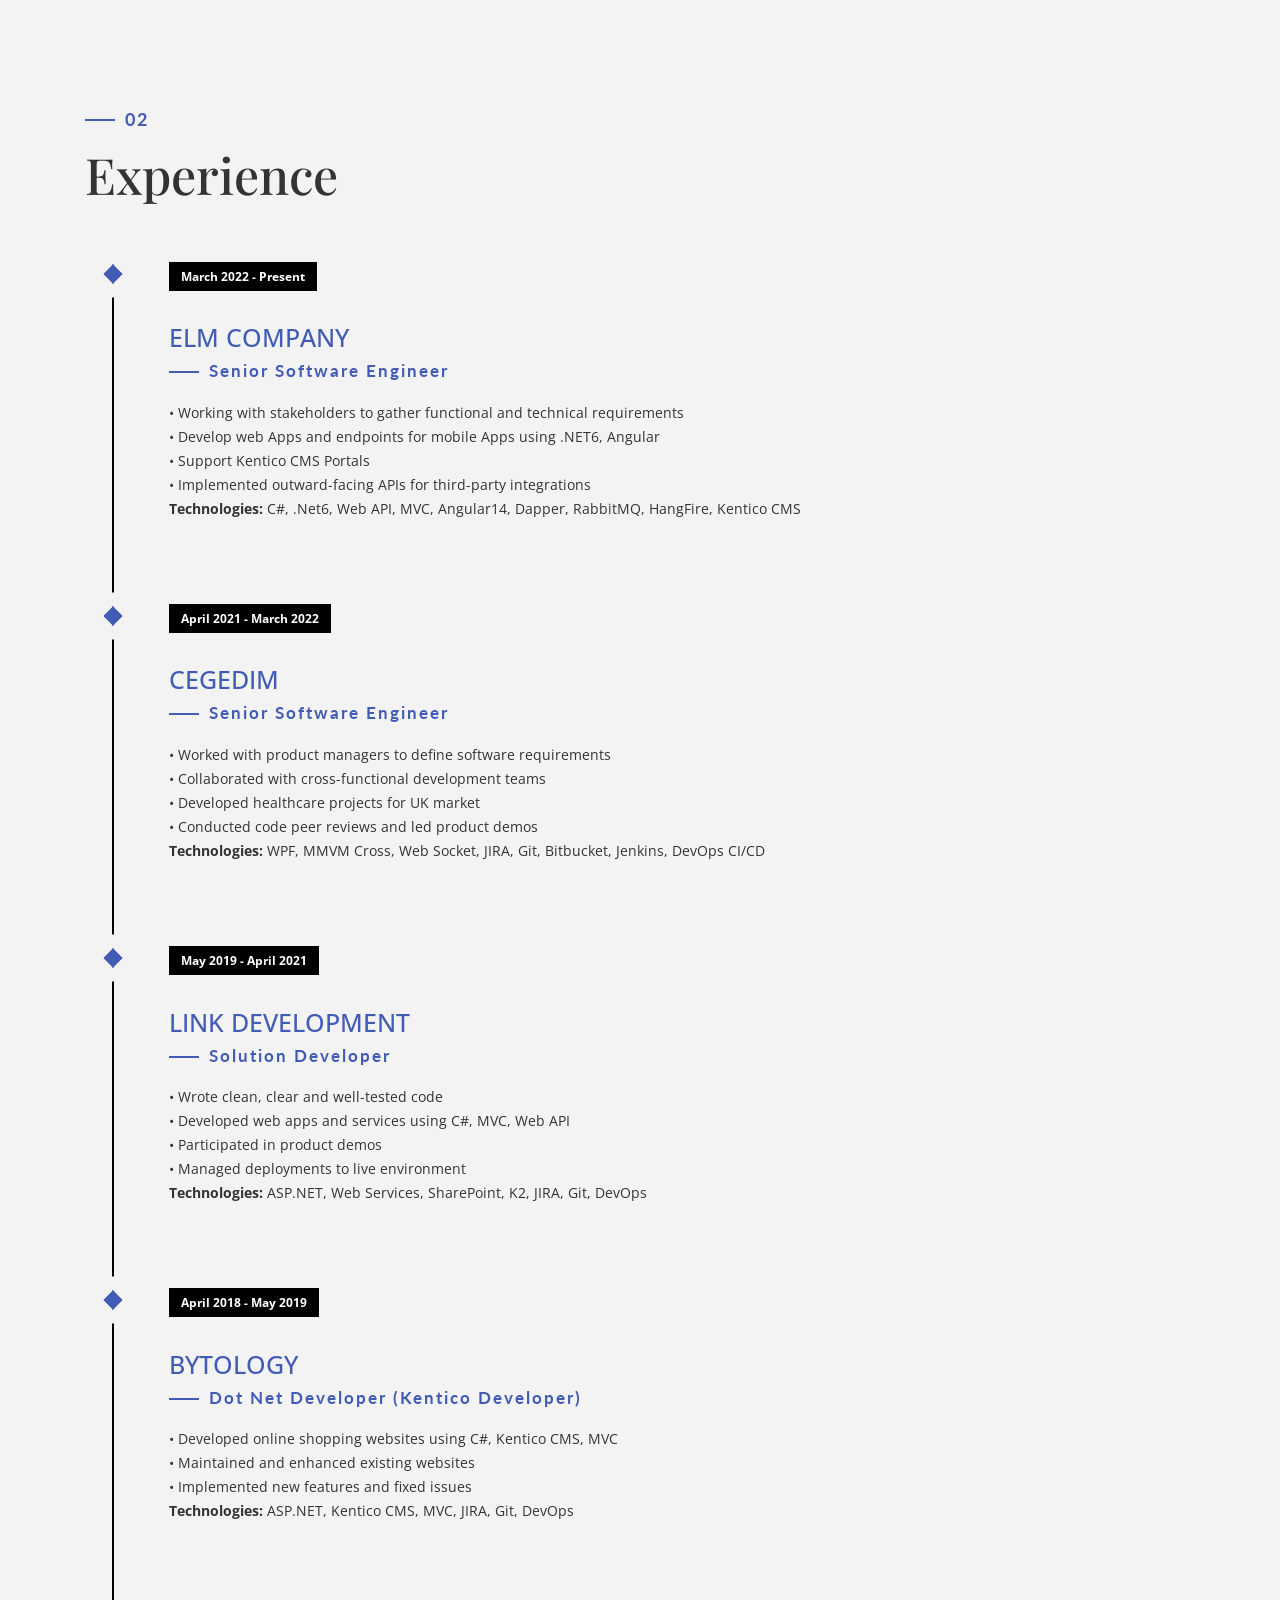
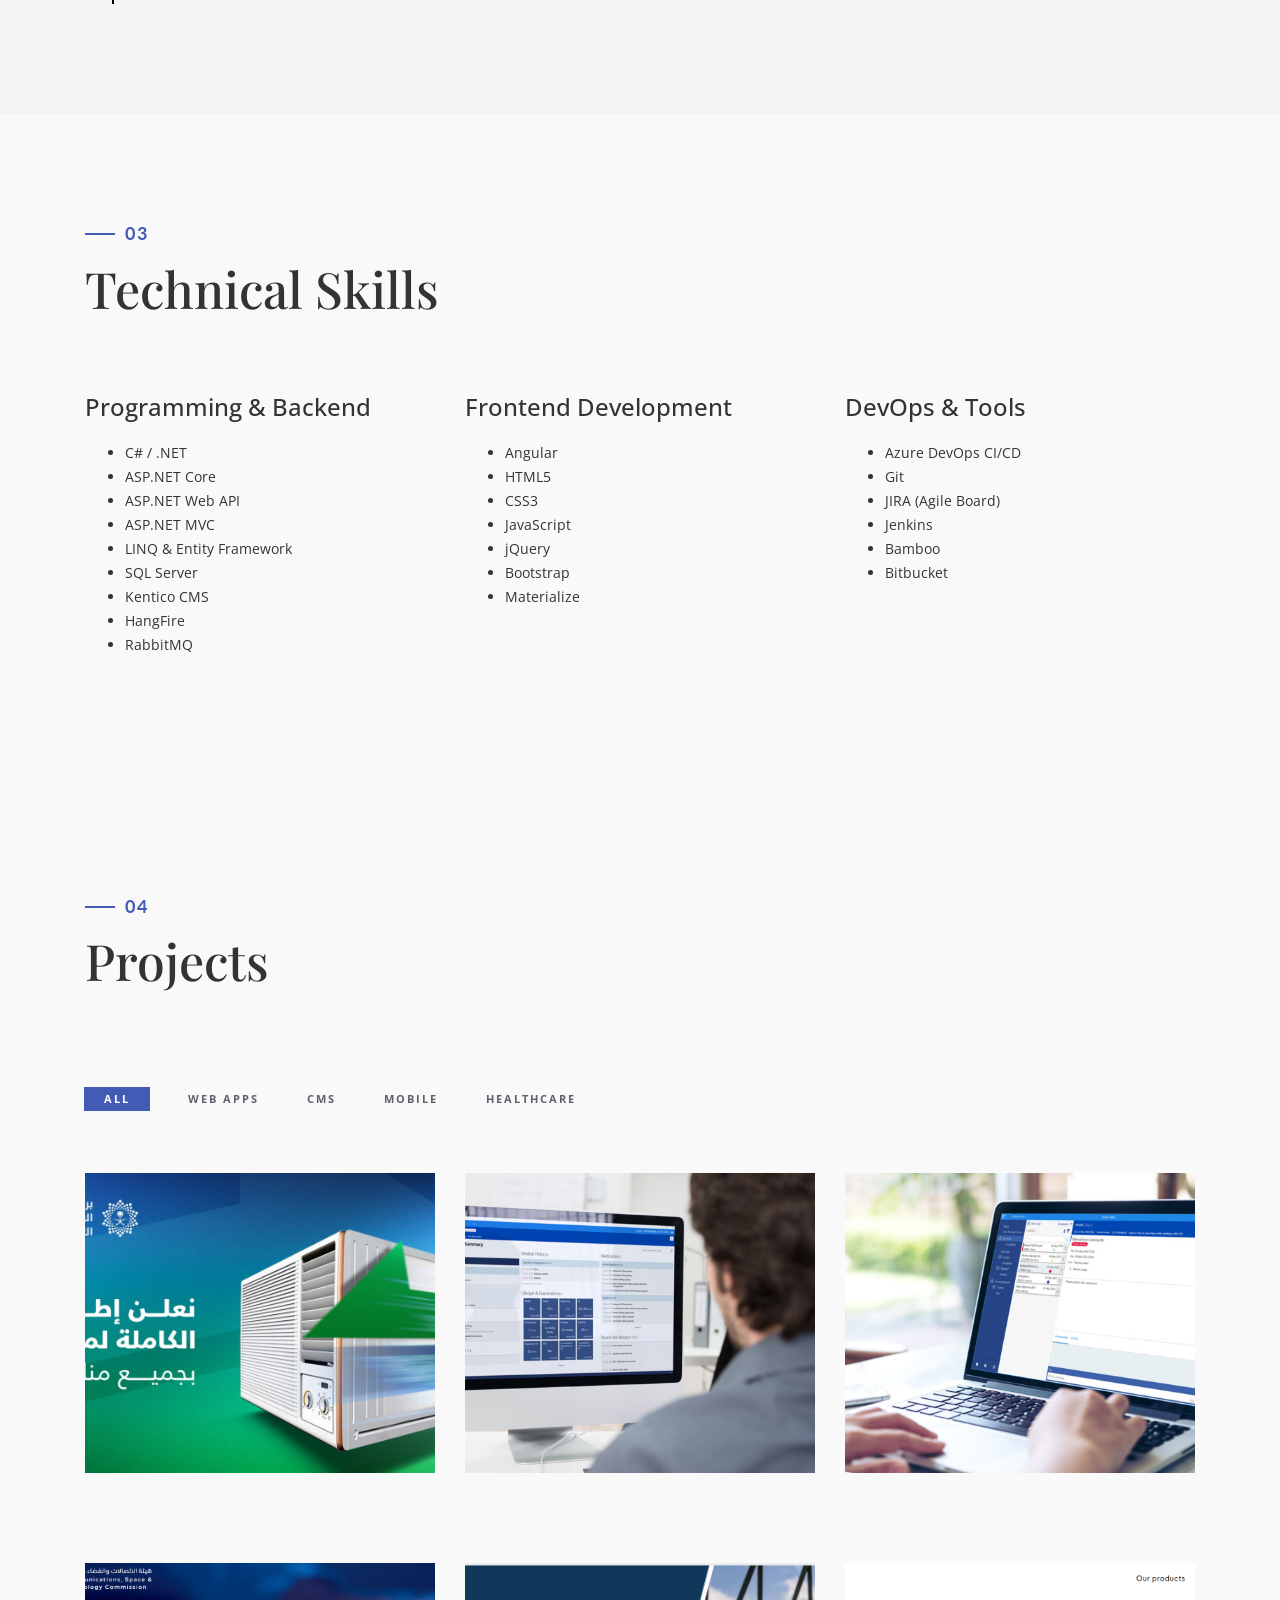
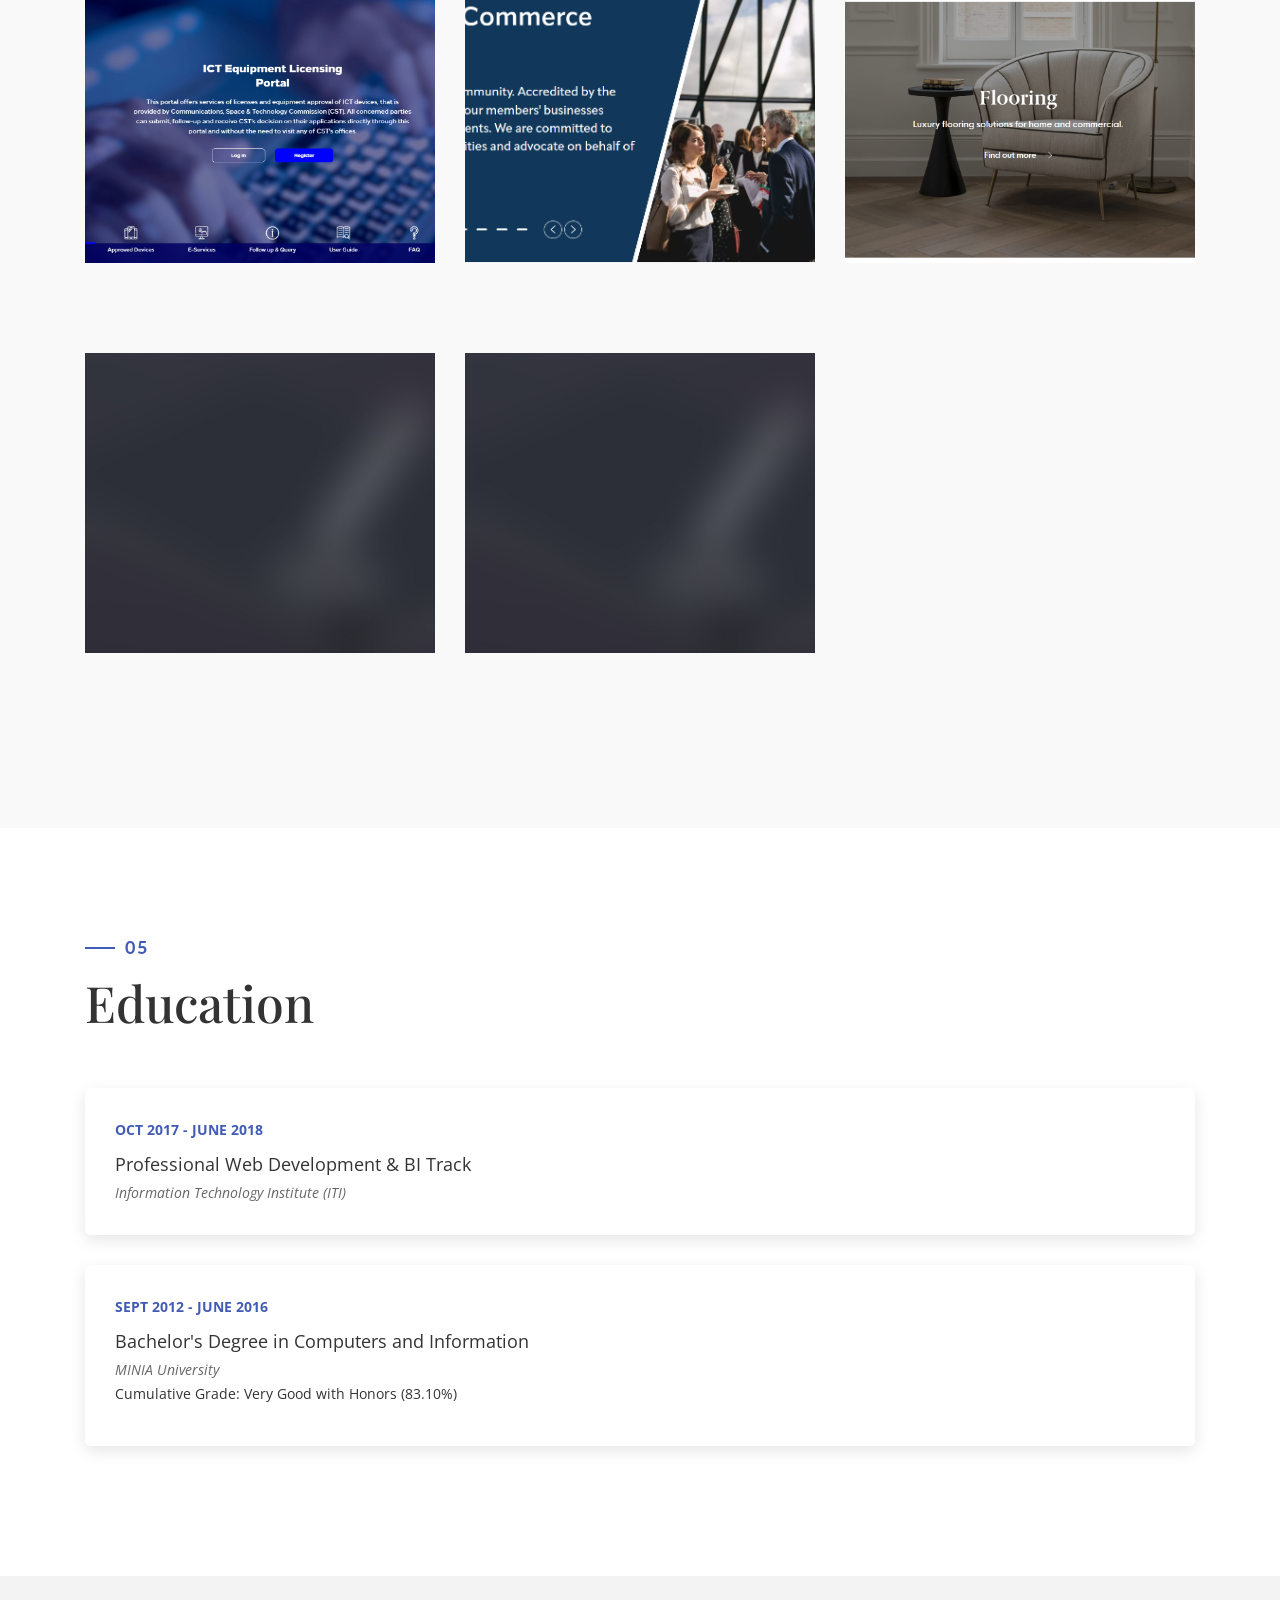
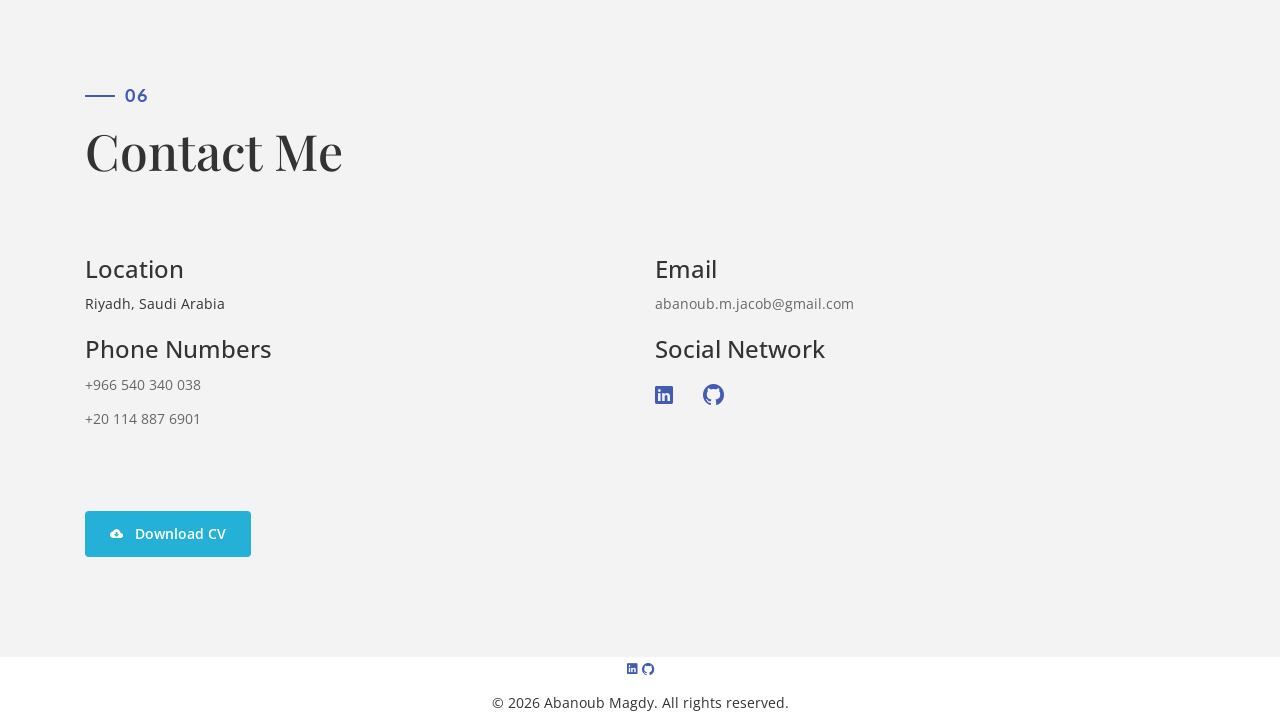
==== commit 291a7f15: "update index page name" ====
--- a/index.html
+++ b/index.html
@@ -6,7 +6,7 @@
     <meta http-equiv="X-UA-Compatible" content="IE=edge">
     <meta name="viewport" content="width=device-width, initial-scale=1">
     <title>Abanoub Magdy - Senior Software Engineer</title>
-    <link rel="icon" href="img/favicon.ico" type="image/x-icon">
+    <link rel="icon" href="imgs/favicon.ico" type="image/x-icon">
     <!-- Bootstrap -->
     <link href="css/bootstrap.min.css" rel="stylesheet">
     <link href="ionicons/css/ionicons.min.css" rel="stylesheet">
@@ -46,6 +46,7 @@
                 <li><a href="#projects">Projects</a></li>
                 <li><a href="#education">Education</a></li>
                 <li><a href="#contact">Contact</a></li>
+                <li><a href="blog.html" target="_blank">Blog</a></li>
             </ul>
         </nav>
     </header>
@@ -53,7 +54,7 @@
 
     <!-- home -->
     <div class="section slider" id="home" data-stellar-background-ratio="0.5">
-        <div class="slide active" style="background-image: url('img/portfolio/img01.png')">
+        <div class="slide active" style="background-image: url('imgs/portfolio/img01.png')">
             <div class="slide-content">
                 <div class="container">
                     <div class="disply-table">
@@ -70,7 +71,7 @@
                                         href="https://www.linkedin.com/in/abanoubmagdy/" target="_blank"
                                         rel="noopener noreferrer">linkedin.com/in/abanoubmagdy</a></p>
                             </div>
-                            <a href="https://drive.google.com/file/d/1lpOPsuqAmVa8k3b9l-42wR5Hl-M6QSln/view"
+                            <a href="https://drive.google.com/file/d/1HYu_dCcyu5KXcBOSugAkFz6fCRA66HlO/view?usp=drive_link"
                                 target="_blank" class="btn btn-download">
                                 <i class="ion-android-download"></i> Download CV
                             </a>
@@ -80,7 +81,7 @@
             </div>
         </div>
 
-        <div class="slide" style="background-image: url('img/portfolio/img02.png')">
+        <div class="slide" style="background-image: url('imgs/portfolio/img02.png')">
             <div class="slide-content">
                 <div class="container">
                     <div class="disply-table">
@@ -88,7 +89,7 @@
                             <h4>Full Stack Developer</h4>
                             <h1>Building<br />Modern Solutions</h1>
                             <p>Specialized in .NET Core & Angular Development</p>
-                            <a href="https://drive.google.com/file/d/1lpOPsuqAmVa8k3b9l-42wR5Hl-M6QSln/view"
+                            <a href="https://drive.google.com/file/d/1HYu_dCcyu5KXcBOSugAkFz6fCRA66HlO/view?usp=drive_link"
                                 target="_blank" class="btn btn-download">
                                 <i class="ion-android-download"></i> Download CV
                             </a>
@@ -99,7 +100,7 @@
             </div>
         </div>
 
-        <div class="slide" style="background-image: url('img/portfolio/img01.png')">
+        <div class="slide" style="background-image: url('imgs/portfolio/img01.png')">
             <div class="slide-content">
                 <div class="container">
                     <div class="disply-table">
@@ -107,7 +108,7 @@
                             <h4>8+ Years Experience</h4>
                             <h1>Creating<br />Digital Excellence</h1>
                             <p>Enterprise Solutions & Web Applications</p>
-                            <a href="https://drive.google.com/file/d/1lpOPsuqAmVa8k3b9l-42wR5Hl-M6QSln/view"
+                            <a href="https://drive.google.com/file/d/1HYu_dCcyu5KXcBOSugAkFz6fCRA66HlO/view?usp=drive_link"
                                 target="_blank" class="btn btn-download">
                                 <i class="ion-android-download"></i> Download CV
                             </a>
@@ -147,14 +148,18 @@
                     frameworks such as Angular. I have experience working on both front-end and back-end development,
                     and I have a strong understanding of software design patterns and best practices.</p>
                 <div class="h-50"></div>
-                <a href="https://drive.google.com/file/d/1lpOPsuqAmVa8k3b9l-42wR5Hl-M6QSln/view" target="_blank"
+                <a href="https://drive.google.com/file/d/1HYu_dCcyu5KXcBOSugAkFz6fCRA66HlO/view?usp=drive_link" target="_blank"
                     class="btn btn-download">
                     <i class="ion-android-download"></i> Download CV
                 </a>
+                <a href="blog.html" target="_blank"
+                class="btn btn-download">
+                    <i class="ion-android-download"></i> Blog
+                </a>
             </div>
             <div class="col-md-6 about-img-div">
                 <div class="about-border" data-aos="fade-up" data-aos-duration="1000" data-aos-delay="300"></div>
-                <img src="img/portfolio/04.jpg" width="400" class="img-responsive" alt="" align="right"
+                <img src="imgs/portfolio/04.jpg" width="400" class="img-responsive" alt="" align="right"
                     data-aos="fade-right" data-aos-duration="1000" data-aos-delay="200" style="height: 500px;" />
             </div>
         </div>
@@ -336,7 +341,7 @@
                             <div class="col-md-4 col-sm-6 web">
                                 <a href="javascript:void(0)" onclick="openProjectModal('estbdal')"
                                     class="portfolio_item">
-                                    <img src="img/projects/Seec.png" alt="image" class="img-responsive" />
+                                    <img src="imgs/projects/Seec.png" alt="image" class="img-responsive" />
                                     <div class="portfolio_item_hover">
                                         <div class="portfolio-border clearfix">
                                             <div class="item_info">
@@ -352,7 +357,7 @@
                             <div class="col-md-4 col-sm-6 healthcare">
                                 <a href="javascript:void(0)" onclick="openProjectModal('visionAnywhere')"
                                     class="portfolio_item">
-                                    <img src="img/projects/vision.png" alt="image" class="img-responsive" />
+                                    <img src="imgs/projects/vision.png" alt="image" class="img-responsive" />
                                     <div class="portfolio_item_hover">
                                         <div class="portfolio-border clearfix">
                                             <div class="item_info">
@@ -368,7 +373,7 @@
                             <div class="col-md-4 col-sm-6 healthcare">
                                 <a href="javascript:void(0)" onclick="openProjectModal('visionTasks')"
                                     class="portfolio_item">
-                                    <img src="img/projects/tasks.png" alt="image" class="img-responsive" />
+                                    <img src="imgs/projects/tasks.png" alt="image" class="img-responsive" />
                                     <div class="portfolio_item_hover">
                                         <div class="portfolio-border clearfix">
                                             <div class="item_info">
@@ -383,7 +388,7 @@
                             <!-- ERS Portal Project -->
                             <div class="col-md-4 col-sm-6 web">
                                 <a href="javascript:void(0)" onclick="openProjectModal('ers')" class="portfolio_item">
-                                    <img src="img/projects/ers.png" alt="image" class="img-responsive" />
+                                    <img src="imgs/projects/ers.png" alt="image" class="img-responsive" />
                                     <div class="portfolio_item_hover">
                                         <div class="portfolio-border clearfix">
                                             <div class="item_info">
@@ -398,7 +403,7 @@
                             <!-- LCCI Project -->
                             <div class="col-md-4 col-sm-6 cms">
                                 <a href="javascript:void(0)" onclick="openProjectModal('lcci')" class="portfolio_item">
-                                    <img src="img/projects/lcci.png" alt="image" class="img-responsive" />
+                                    <img src="imgs/projects/lcci.png" alt="image" class="img-responsive" />
                                     <div class="portfolio_item_hover">
                                         <div class="portfolio-border clearfix">
                                             <div class="item_info">
@@ -414,7 +419,7 @@
                             <div class="col-md-4 col-sm-6 cms">
                                 <a href="javascript:void(0)" onclick="openProjectModal('havwoods')"
                                     class="portfolio_item">
-                                    <img src="img/projects/Havwoods.png" alt="image" class="img-responsive" />
+                                    <img src="imgs/projects/Havwoods.png" alt="image" class="img-responsive" />
                                     <div class="portfolio_item_hover">
                                         <div class="portfolio-border clearfix">
                                             <div class="item_info">
@@ -430,7 +435,7 @@
                             <div class="col-md-4 col-sm-6  mobile web">
                                 <a href="javascript:void(0)" onclick="openProjectModal('etizaz')"
                                     class="portfolio_item">
-                                    <img src="img/portfolio/01.jpg" alt="image" class="img-responsive" />
+                                    <img src="imgs/portfolio/01.jpg" alt="image" class="img-responsive" />
                                     <div class="portfolio_item_hover">
                                         <div class="portfolio-border clearfix">
                                             <div class="item_info">
@@ -445,7 +450,7 @@
                             <!-- Feker Project -->
                             <div class="col-md-4 col-sm-6 cms">
                                 <a href="javascript:void(0)" onclick="openProjectModal('feker')" class="portfolio_item">
-                                    <img src="img/portfolio/01.jpg" alt="image" class="img-responsive" />
+                                    <img src="imgs/portfolio/01.jpg" alt="image" class="img-responsive" />
                                     <div class="portfolio_item_hover">
                                         <div class="portfolio-border clearfix">
                                             <div class="item_info">
@@ -515,7 +520,7 @@
 
                 <div class="h-50"></div>
                 <!-- Download CV Button -->
-                <a href="https://drive.google.com/file/d/1lpOPsuqAmVa8k3b9l-42wR5Hl-M6QSln/view" target="_blank"
+                <a href="https://drive.google.com/file/d/1HYu_dCcyu5KXcBOSugAkFz6fCRA66HlO/view?usp=drive_link" target="_blank"
                     class="btn btn-download" download>
                     <i class="ion-android-download"></i> Download CV
                 </a>
@@ -561,6 +566,21 @@
     </div>
     <!-- ./contact -->
 
+    <!-- footer -->
+    <footer>
+        <div class="container">
+            <div class="row">
+                <div class="col-md-12">
+                    <p class="text-center">
+                        <a href="https://www.linkedin.com/in/abanoubmagdy/" target="_blank" rel="noopener noreferrer"><i class="ion-social-linkedin"></i></a>
+                        <a href="https://github.com/abanoubma" target="_blank" rel="noopener noreferrer"><i class="ion-social-github"></i></a>
+                    </p>
+                    <p class="text-center">&copy; <script>document.write(new Date().getFullYear())</script> Abanoub Magdy. All rights reserved.</p>
+                </div>
+            </div>
+        </div>
+    </footer>
+    <!-- end footer -->
 
     <!-- jQuery -->
     <script src="js/jquery.js"></script>
